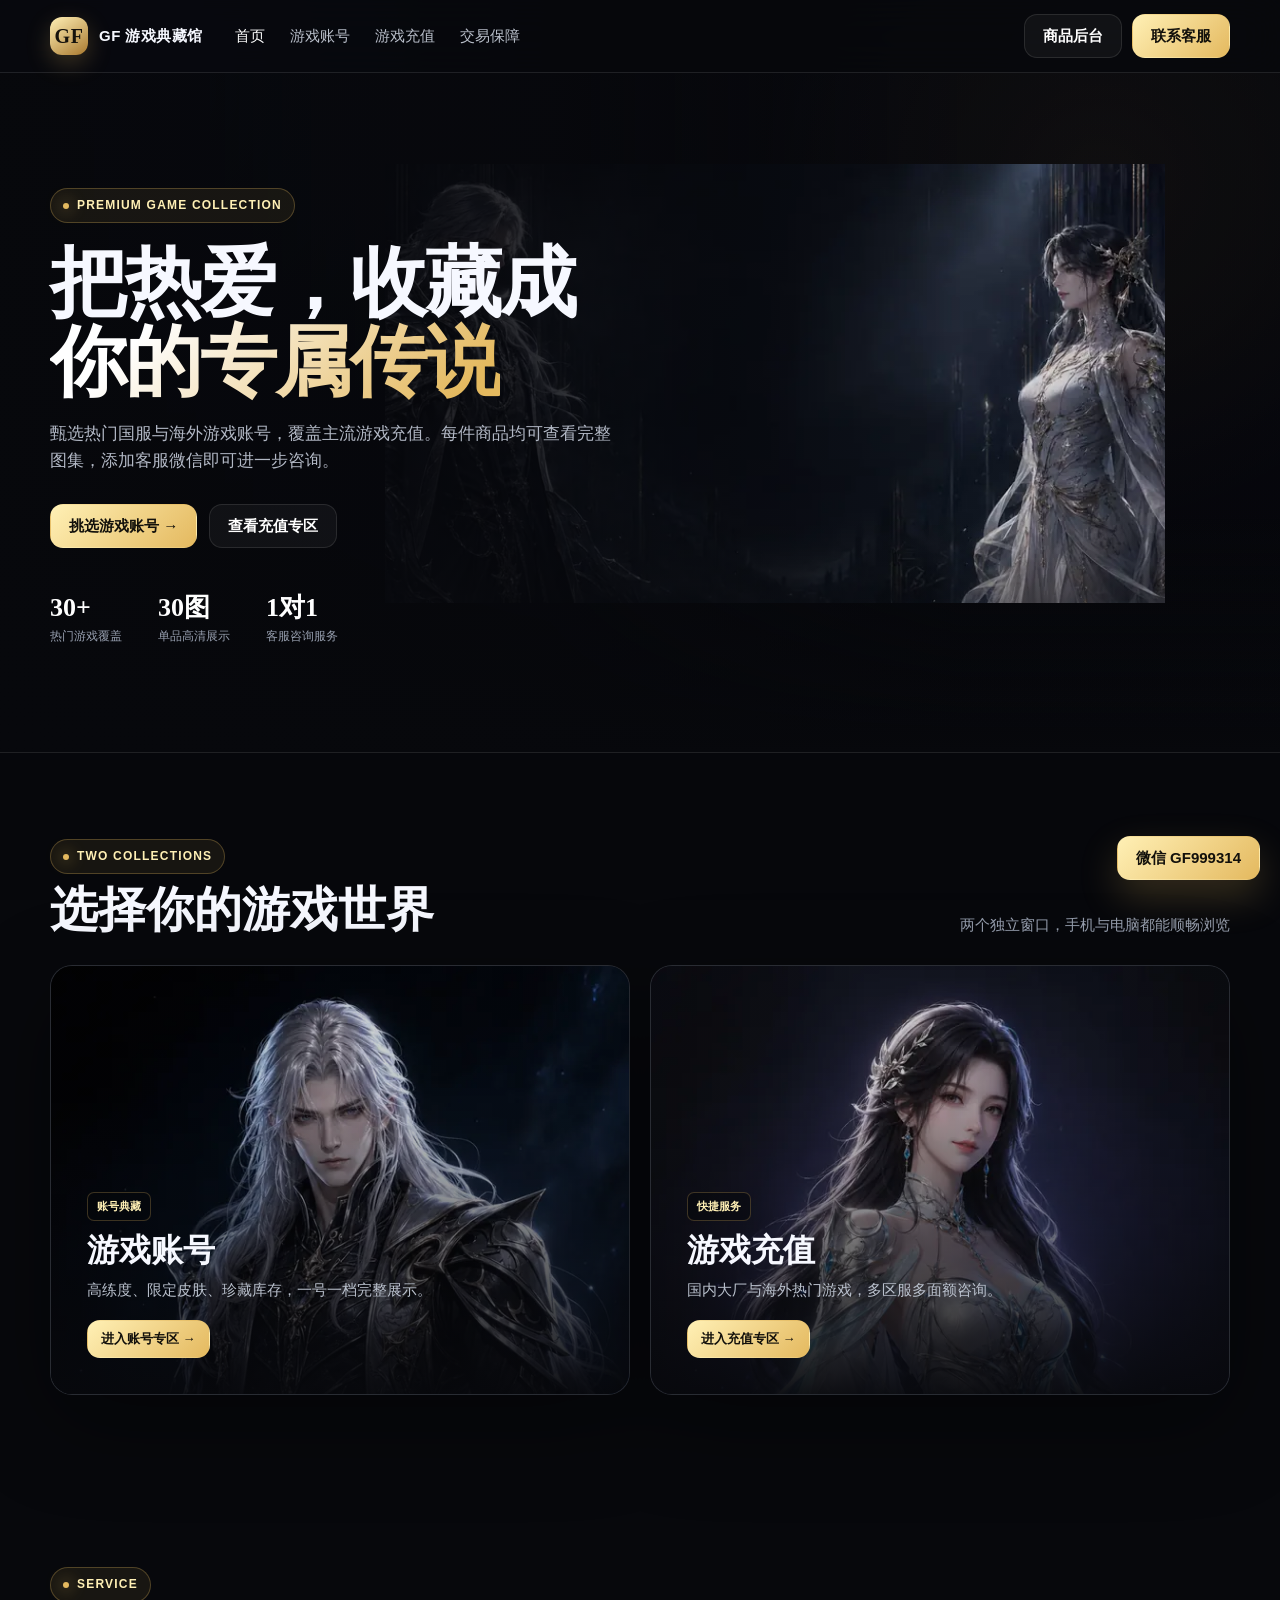
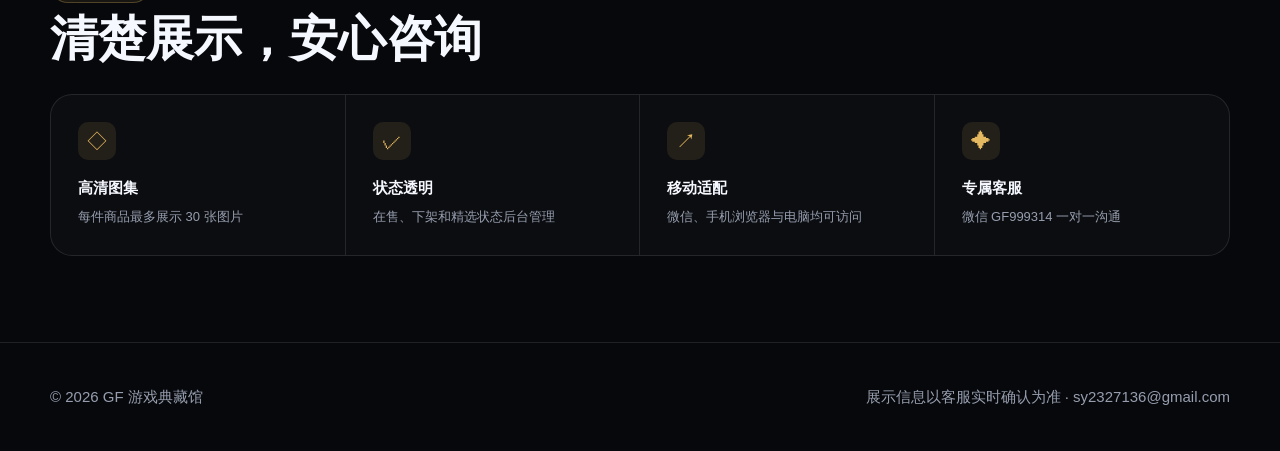
==== index.html @ 0eb17000 "Build GitHub Pages game marketplace" ====
<!doctype html>
<html lang="zh-CN">
<head>
  <meta charset="utf-8"><meta name="viewport" content="width=device-width,initial-scale=1,viewport-fit=cover">
  <meta name="theme-color" content="#07080c"><meta name="description" content="高品质游戏账号与游戏充值商品展示">
  <title>GF 游戏典藏馆｜游戏账号与充值</title><link rel="stylesheet" href="./css/site.css">
</head>
<body>
  <div class="noise"></div>
  <header class="site-header"><div class="container header-inner">
    <a class="brand" href="./"><span class="brand-mark">GF</span><span>GF 游戏典藏馆</span></a>
    <nav class="nav" data-nav><a class="active" href="./">首页</a><a href="./accounts.html">游戏账号</a><a href="./recharge.html">游戏充值</a><a href="#service">交易保障</a></nav>
    <div class="header-actions"><a class="btn ghost" href="./admin.html">商品后台</a><button class="btn" data-copy-wechat>联系客服</button><button class="menu" data-menu aria-label="菜单">☰</button></div>
  </div></header>
  <main>
    <section class="hero"><div class="container"><div class="hero-content">
      <span class="eyebrow">PREMIUM GAME COLLECTION</span>
      <h1>把热爱，收藏成<br><span>你的专属传说</span></h1>
      <p>甄选热门国服与海外游戏账号，覆盖主流游戏充值。每件商品均可查看完整图集，添加客服微信即可进一步咨询。</p>
      <div class="hero-actions"><a class="btn" href="./accounts.html">挑选游戏账号 →</a><a class="btn ghost" href="./recharge.html">查看充值专区</a></div>
      <div class="hero-stats"><div class="hero-stat"><strong>30+</strong><span>热门游戏覆盖</span></div><div class="hero-stat"><strong>30图</strong><span>单品高清展示</span></div><div class="hero-stat"><strong>1对1</strong><span>客服咨询服务</span></div></div>
    </div></div></section>
    <section class="section"><div class="container">
      <div class="section-head"><div><span class="eyebrow">TWO COLLECTIONS</span><h2>选择你的游戏世界</h2></div><p>两个独立窗口，手机与电脑都能顺畅浏览</p></div>
      <div class="portal-grid">
        <a class="portal" href="./accounts.html"><img src="./assets/account-male.webp" alt="游戏账号专区"><div class="portal-content"><span class="badge">账号典藏</span><h3>游戏账号</h3><p>高练度、限定皮肤、珍藏库存，一号一档完整展示。</p><span class="btn small">进入账号专区 →</span></div></a>
        <a class="portal" href="./recharge.html"><img src="./assets/recharge-female.webp" alt="游戏充值专区"><div class="portal-content"><span class="badge">快捷服务</span><h3>游戏充值</h3><p>国内大厂与海外热门游戏，多区服多面额咨询。</p><span class="btn small">进入充值专区 →</span></div></a>
      </div>
    </div></section>
    <section class="section" id="service"><div class="container">
      <div class="section-head"><div><span class="eyebrow">SERVICE</span><h2>清楚展示，安心咨询</h2></div></div>
      <div class="trust-grid"><div class="trust-item"><div class="trust-icon">◇</div><strong>高清图集</strong><span>每件商品最多展示 30 张图片</span></div><div class="trust-item"><div class="trust-icon">✓</div><strong>状态透明</strong><span>在售、下架和精选状态后台管理</span></div><div class="trust-item"><div class="trust-icon">↗</div><strong>移动适配</strong><span>微信、手机浏览器与电脑均可访问</span></div><div class="trust-item"><div class="trust-icon">✦</div><strong>专属客服</strong><span>微信 GF999314 一对一沟通</span></div></div>
    </div></section>
  </main>
  <button class="btn floating-contact" data-copy-wechat>微信 GF999314</button>
  <footer class="footer"><div class="container footer-inner"><span>© <span data-year></span> GF 游戏典藏馆</span><span>展示信息以客服实时确认为准 · sy2327136@gmail.com</span></div></footer>
  <script src="./js/config.js"></script><script src="./js/common.js"></script>
</body></html>
---- css/site.css ----
:root {
  --bg: #07080c;
  --panel: #10131b;
  --panel-2: #151a25;
  --text: #f6f8ff;
  --muted: #969eae;
  --line: rgba(255,255,255,.1);
  --gold: #e4b95f;
  --gold-2: #fff0b5;
  --blue: #6e8dff;
  --danger: #ff6b79;
  --radius: 22px;
  --shadow: 0 28px 90px rgba(0,0,0,.4);
}
* { box-sizing: border-box; }
html { scroll-behavior: smooth; }
body { margin: 0; color: var(--text); background: var(--bg); font: 15px/1.6 Inter, "PingFang SC", "Microsoft YaHei", sans-serif; }
button, input, select, textarea { font: inherit; }
button, a { -webkit-tap-highlight-color: transparent; }
a { color: inherit; text-decoration: none; }
img { display: block; max-width: 100%; }
.noise { position: fixed; inset: 0; z-index: -1; pointer-events: none; opacity: .4; background: radial-gradient(circle at 12% 10%, rgba(90,112,255,.16), transparent 30%), radial-gradient(circle at 86% 20%, rgba(229,185,95,.12), transparent 26%), linear-gradient(180deg,#0a0c12 0,#07080c 65%); }
.container { width: min(1180px, calc(100% - 36px)); margin-inline: auto; }
.site-header { position: sticky; top: 0; z-index: 40; border-bottom: 1px solid var(--line); background: rgba(7,8,12,.8); backdrop-filter: blur(20px); }
.header-inner { min-height: 72px; display: flex; align-items: center; gap: 32px; }
.brand { display: flex; align-items: center; gap: 11px; font-weight: 800; letter-spacing: .5px; white-space: nowrap; }
.brand-mark { width: 38px; height: 38px; display: grid; place-items: center; border-radius: 12px; color: #15120c; font-family: Georgia,serif; font-size: 20px; background: linear-gradient(145deg,var(--gold-2),#a9792f); box-shadow: 0 8px 24px rgba(228,185,95,.24); }
.nav { display: flex; align-items: center; gap: 25px; color: #b9bfca; }
.nav a:hover,.nav a.active { color: white; }
.header-actions { margin-left: auto; display: flex; align-items: center; gap: 10px; }
.menu { display: none; width: 40px; height: 40px; padding: 0; border: 1px solid var(--line); border-radius: 12px; color: white; background: transparent; }
.btn { min-height: 44px; padding: 0 18px; border: 1px solid transparent; border-radius: 13px; display: inline-flex; align-items: center; justify-content: center; gap: 8px; color: #12100b; background: linear-gradient(135deg,var(--gold-2),var(--gold)); font-weight: 750; cursor: pointer; transition: .2s ease; }
.btn:hover { transform: translateY(-2px); filter: brightness(1.06); }
.btn.ghost { color: white; background: rgba(255,255,255,.045); border-color: var(--line); }
.btn.small { min-height: 38px; padding: 0 13px; font-size: 13px; }
.hero { min-height: 680px; display: flex; align-items: center; position: relative; overflow: hidden; border-bottom: 1px solid var(--line); }
.hero::before { content:""; position:absolute; inset:0; background: linear-gradient(90deg,rgba(7,8,12,.99) 0%,rgba(7,8,12,.84) 43%,rgba(7,8,12,.15) 75%), linear-gradient(0deg,#07080c 0%,transparent 35%), url("../assets/hero-duo.webp") 77% 38%/min(780px,65vw) auto no-repeat; }
.hero-content { position: relative; z-index: 1; max-width: 660px; padding: 90px 0 80px; }
.eyebrow { display:inline-flex; align-items:center; gap:8px; padding:7px 12px; color:var(--gold-2); border:1px solid rgba(228,185,95,.28); border-radius:100px; background:rgba(228,185,95,.08); font-size:12px; font-weight:700; letter-spacing:1.2px; }
.eyebrow::before { content:""; width:6px; height:6px; border-radius:50%; background:var(--gold); box-shadow:0 0 16px var(--gold); }
.hero h1 { margin: 22px 0 18px; font: 700 clamp(44px,6vw,84px)/1.02 Georgia,"Songti SC",serif; letter-spacing:-2px; }
.hero h1 span { color: transparent; background: linear-gradient(135deg,#fff 20%,var(--gold) 90%); background-clip: text; }
.hero p { max-width: 575px; margin:0 0 30px; color:#b2b8c5; font-size:17px; }
.hero-actions { display:flex; flex-wrap:wrap; gap:12px; }
.hero-stats { margin-top:46px; display:flex; gap:36px; }
.hero-stat strong { display:block; font:700 26px/1.1 Georgia,serif; color:white; }
.hero-stat span { color:var(--muted); font-size:12px; }
.section { padding: 86px 0; }
.section-head { margin-bottom: 28px; display:flex; justify-content:space-between; align-items:end; gap:20px; }
.section-head h2 { margin:8px 0 0; font:700 clamp(30px,4vw,48px)/1.15 Georgia,"Songti SC",serif; }
.section-head p { margin:0; color:var(--muted); }
.portal-grid { display:grid; grid-template-columns:1fr 1fr; gap:20px; }
.portal { min-height:430px; padding:36px; position:relative; overflow:hidden; display:flex; flex-direction:column; justify-content:flex-end; border:1px solid var(--line); border-radius:var(--radius); background:#11141c; box-shadow:var(--shadow); }
.portal::after { content:""; position:absolute; inset:0; background:linear-gradient(0deg,rgba(7,8,12,.96) 0%,rgba(7,8,12,.2) 68%); }
.portal img { position:absolute; inset:0; width:100%; height:100%; object-fit:cover; object-position:top center; transition: transform .5s ease; }
.portal:hover img { transform:scale(1.035); }
.portal-content { position:relative; z-index:2; }
.portal h3 { margin:8px 0 5px; font:700 32px Georgia,"Songti SC",serif; }
.portal p { margin:0 0 18px; color:#b9c0cc; }
.badge { display:inline-flex; width:max-content; padding:5px 9px; border:1px solid rgba(228,185,95,.25); border-radius:7px; color:var(--gold-2); background:rgba(7,8,12,.55); font-size:11px; font-weight:750; }
.trust-grid { display:grid; grid-template-columns:repeat(4,1fr); border:1px solid var(--line); border-radius:var(--radius); overflow:hidden; background:rgba(255,255,255,.025); }
.trust-item { padding:27px; border-right:1px solid var(--line); }
.trust-item:last-child { border:0; }
.trust-icon { width:38px; height:38px; margin-bottom:16px; display:grid; place-items:center; border-radius:10px; color:var(--gold); background:rgba(228,185,95,.1); font-size:20px; }
.trust-item strong { display:block; margin-bottom:4px; }
.trust-item span { color:var(--muted); font-size:13px; }
.page-hero { padding:70px 0 38px; border-bottom:1px solid var(--line); background:radial-gradient(circle at 72% 0,rgba(91,113,255,.15),transparent 33%); }
.page-hero h1 { margin:11px 0 8px; font:700 clamp(38px,6vw,62px)/1.1 Georgia,"Songti SC",serif; }
.page-hero p { margin:0; color:var(--muted); }
.catalog-tools { padding:24px 0; position:sticky; top:73px; z-index:30; border-bottom:1px solid var(--line); background:rgba(7,8,12,.9); backdrop-filter:blur(18px); }
.tool-row { display:grid; grid-template-columns:minmax(240px,1fr) repeat(3,minmax(135px,180px)); gap:10px; }
.field { width:100%; min-height:46px; padding:0 14px; color:white; border:1px solid var(--line); border-radius:12px; outline:none; background:#10131a; }
.field:focus { border-color:rgba(228,185,95,.55); box-shadow:0 0 0 3px rgba(228,185,95,.08); }
.catalog-main { padding:34px 0 90px; }
.result-bar { margin-bottom:18px; display:flex; justify-content:space-between; color:var(--muted); }
.product-grid { display:grid; grid-template-columns:repeat(3,1fr); gap:18px; }
.product-card { position:relative; overflow:hidden; border:1px solid var(--line); border-radius:18px; background:linear-gradient(180deg,#131722,#0e1017); transition:.25s ease; }
.product-card:hover { transform:translateY(-5px); border-color:rgba(228,185,95,.3); box-shadow:0 24px 60px rgba(0,0,0,.35); }
.card-image { height:250px; position:relative; overflow:hidden; background:#161925; }
.card-image img { width:100%; height:100%; object-fit:cover; object-position:top center; transition:.4s ease; }
.product-card:hover .card-image img { transform:scale(1.04); }
.card-image::after { content:""; position:absolute; inset:45% 0 0; background:linear-gradient(transparent,rgba(14,16,23,.95)); }
.card-badge { position:absolute; left:14px; top:14px; z-index:2; padding:5px 9px; border-radius:7px; color:#19150c; background:linear-gradient(135deg,var(--gold-2),var(--gold)); font-size:11px; font-weight:800; }
.favorite { position:absolute; right:13px; top:13px; z-index:2; width:38px; height:38px; border:1px solid rgba(255,255,255,.17); border-radius:50%; color:white; background:rgba(5,6,9,.58); backdrop-filter:blur(8px); cursor:pointer; }
.favorite.is-on { color:#ff6b87; }
.card-body { padding:18px; }
.card-meta { margin-bottom:7px; color:var(--gold); font-size:11px; text-transform:uppercase; letter-spacing:.8px; }
.card-body h3 { min-height:47px; margin:0 0 5px; font-size:18px; line-height:1.35; }
.card-subtitle { min-height:42px; margin:0 0 14px; color:var(--muted); font-size:13px; }
.tags { min-height:25px; display:flex; flex-wrap:wrap; gap:6px; }
.tag { padding:3px 7px; border:1px solid var(--line); border-radius:6px; color:#aeb5c2; font-size:10px; }
.price-row { margin-top:17px; display:flex; align-items:end; justify-content:space-between; gap:12px; }
.price strong { display:block; color:var(--gold-2); font:700 23px Georgia,serif; }
.price del { color:#6e7480; font-size:11px; }
.empty { grid-column:1/-1; padding:70px 20px; text-align:center; border:1px dashed var(--line); border-radius:var(--radius); color:var(--muted); }
.modal { position:fixed; inset:0; z-index:80; display:none; place-items:center; padding:20px; background:rgba(0,0,0,.76); backdrop-filter:blur(12px); }
.modal.is-open { display:grid; }
.modal-card { width:min(980px,100%); max-height:92vh; overflow:auto; position:relative; border:1px solid var(--line); border-radius:22px; background:#0f1219; box-shadow:var(--shadow); }
.modal-close { position:sticky; float:right; top:14px; right:14px; z-index:5; width:42px; height:42px; margin:14px; border:1px solid var(--line); border-radius:50%; color:white; background:rgba(7,8,12,.8); cursor:pointer; }
.modal-grid { display:grid; grid-template-columns:1.04fr .96fr; }
.gallery { padding:18px; }
.gallery-main { height:470px; overflow:hidden; border-radius:15px; background:#171a23; }
.gallery-main img { width:100%; height:100%; object-fit:cover; object-position:top center; }
.thumbs { margin-top:10px; display:flex; gap:8px; overflow:auto; }
.thumb { flex:0 0 70px; height:70px; padding:0; overflow:hidden; border:1px solid var(--line); border-radius:9px; background:none; cursor:pointer; }
.thumb.is-active { border-color:var(--gold); }
.thumb img { width:100%; height:100%; object-fit:cover; }
.detail { padding:52px 32px 32px; }
.detail h2 { margin:10px 0 6px; font:700 30px/1.25 Georgia,"Songti SC",serif; }
.detail .lead { color:var(--muted); }
.detail-price { margin:20px 0; color:var(--gold-2); font:700 34px Georgia,serif; }
.spec-grid { margin:22px 0; display:grid; grid-template-columns:1fr 1fr; border:1px solid var(--line); border-radius:12px; overflow:hidden; }
.spec { padding:11px 13px; border-bottom:1px solid var(--line); }
.spec:nth-child(odd) { border-right:1px solid var(--line); }
.spec span { display:block; color:var(--muted); font-size:11px; }
.spec strong { font-size:13px; }
.detail-actions { display:flex; gap:10px; }
.footer { padding:42px 0; border-top:1px solid var(--line); color:var(--muted); }
.footer-inner { display:flex; justify-content:space-between; gap:20px; }
.floating-contact { position:fixed; right:20px; bottom:20px; z-index:35; box-shadow:0 16px 38px rgba(228,185,95,.22); }
@media (max-width: 900px) {
  .nav { position:absolute; left:18px; right:18px; top:64px; padding:14px; display:none; flex-direction:column; align-items:stretch; border:1px solid var(--line); border-radius:14px; background:#10131b; }
  .nav.is-open { display:flex; }
  .menu { display:block; }
  .header-actions .ghost { display:none; }
  .hero { min-height:660px; align-items:end; }
  .hero::before { background:linear-gradient(0deg,#07080c 3%,rgba(7,8,12,.82) 45%,rgba(7,8,12,.08) 100%),url("../assets/hero-duo.webp") 63% 0/auto 560px no-repeat; }
  .hero-content { padding:310px 0 60px; }
  .portal-grid,.modal-grid { grid-template-columns:1fr; }
  .trust-grid { grid-template-columns:1fr 1fr; }
  .trust-item:nth-child(2) { border-right:0; }
  .trust-item:nth-child(-n+2) { border-bottom:1px solid var(--line); }
  .tool-row { grid-template-columns:1fr 1fr; }
  .product-grid { grid-template-columns:1fr 1fr; }
  .gallery-main { height:420px; }
  .detail { padding-top:18px; }
}
@media (max-width: 620px) {
  .container { width:min(100% - 24px,1180px); }
  .header-inner { min-height:64px; gap:12px; }
  .brand { font-size:14px; }
  .brand-mark { width:34px; height:34px; }
  .header-actions .btn { min-height:38px; padding:0 11px; font-size:12px; }
  .hero { min-height:620px; }
  .hero::before { background-size:auto 470px; background-position:62% 0; }
  .hero-content { padding:285px 0 45px; }
  .hero h1 { font-size:42px; letter-spacing:-1px; }
  .hero p { font-size:14px; }
  .hero-stats { gap:22px; margin-top:32px; }
  .hero-stat strong { font-size:21px; }
  .section { padding:58px 0; }
  .section-head { align-items:start; flex-direction:column; }
  .portal-grid { grid-template-columns:1fr; }
  .portal { min-height:360px; padding:24px; }
  .trust-grid { grid-template-columns:1fr; }
  .trust-item,.trust-item:nth-child(2) { border-right:0; border-bottom:1px solid var(--line); }
  .trust-item:last-child { border-bottom:0; }
  .page-hero { padding:45px 0 27px; }
  .catalog-tools { top:64px; }
  .tool-row { grid-template-columns:1fr 1fr; }
  .tool-row .search { grid-column:1/-1; }
  .product-grid { grid-template-columns:1fr; }
  .card-image { height:310px; }
  .modal { padding:8px; }
  .modal-card { max-height:96vh; border-radius:17px; }
  .gallery { padding:10px; }
  .gallery-main { height:360px; }
  .detail { padding:14px 20px 24px; }
  .spec-grid { grid-template-columns:1fr; }
  .spec:nth-child(odd) { border-right:0; }
  .footer-inner { flex-direction:column; }
  .floating-contact { right:12px; bottom:12px; }
}
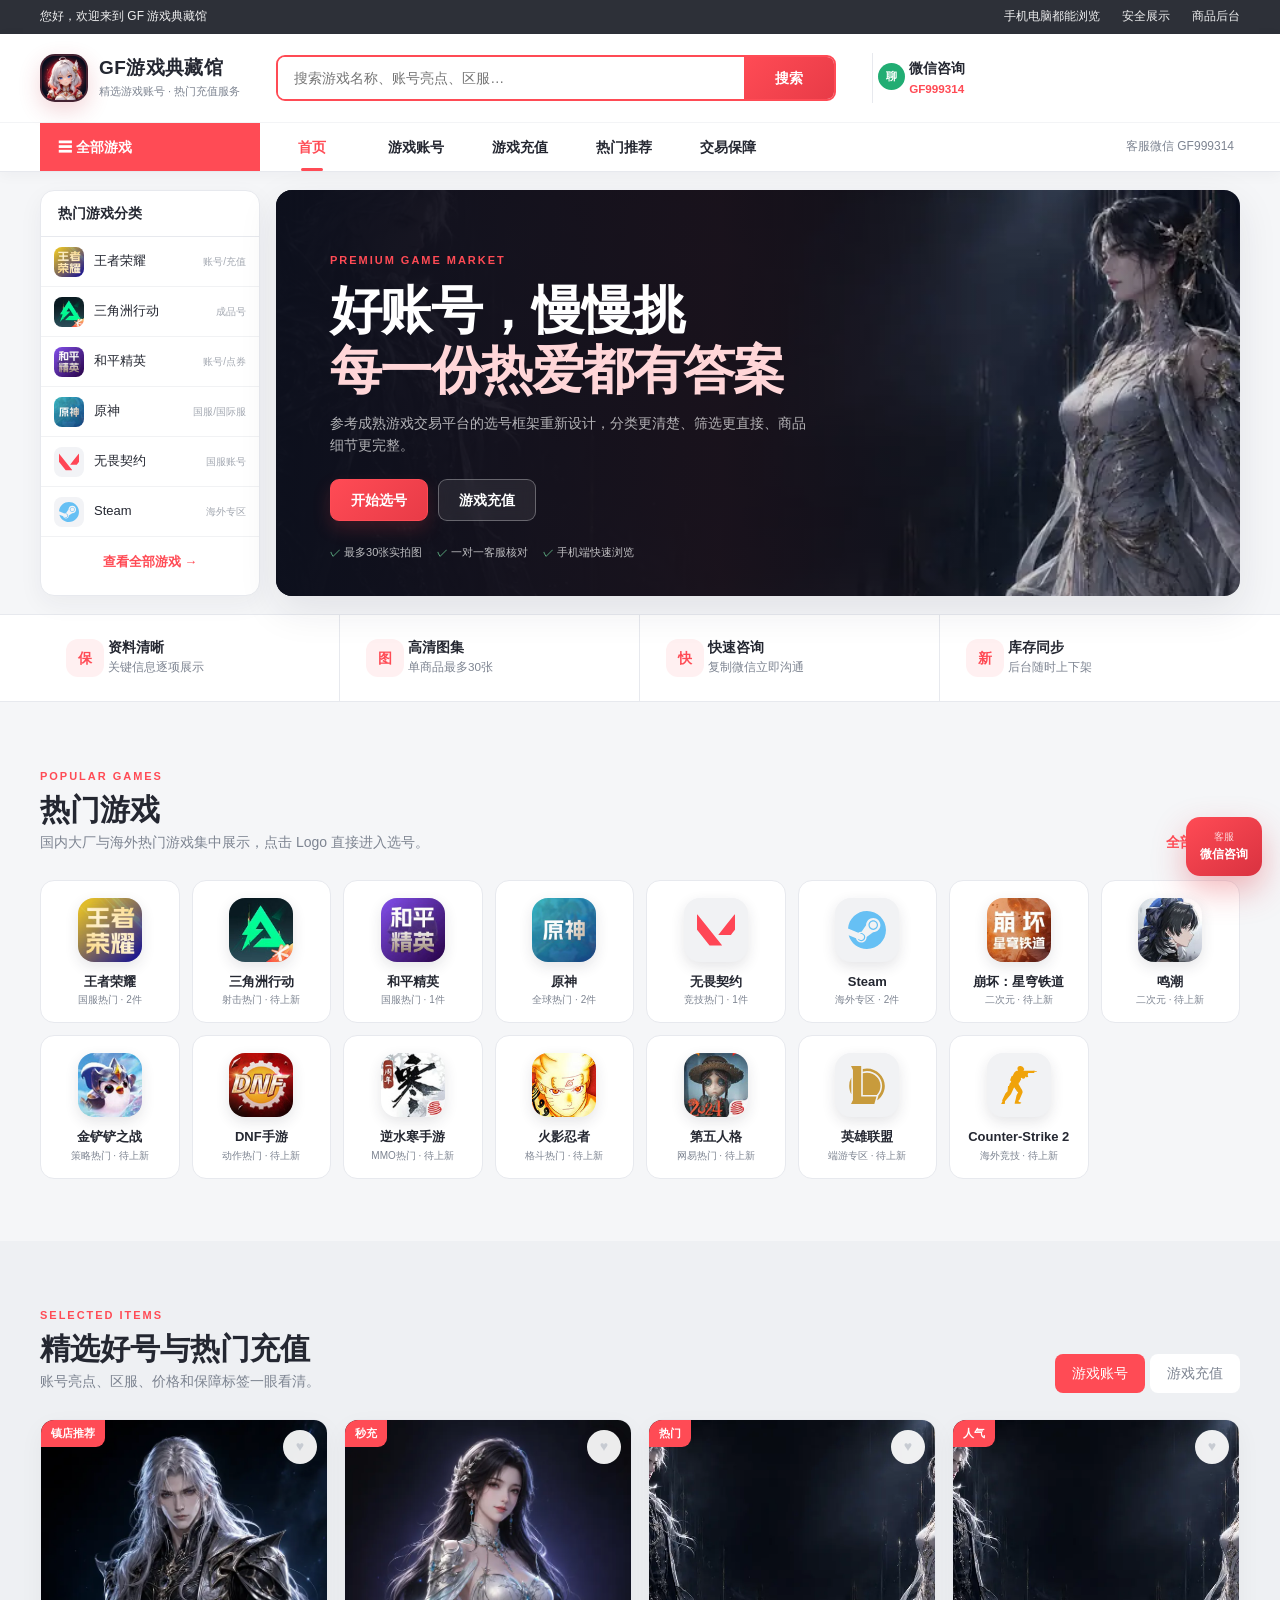
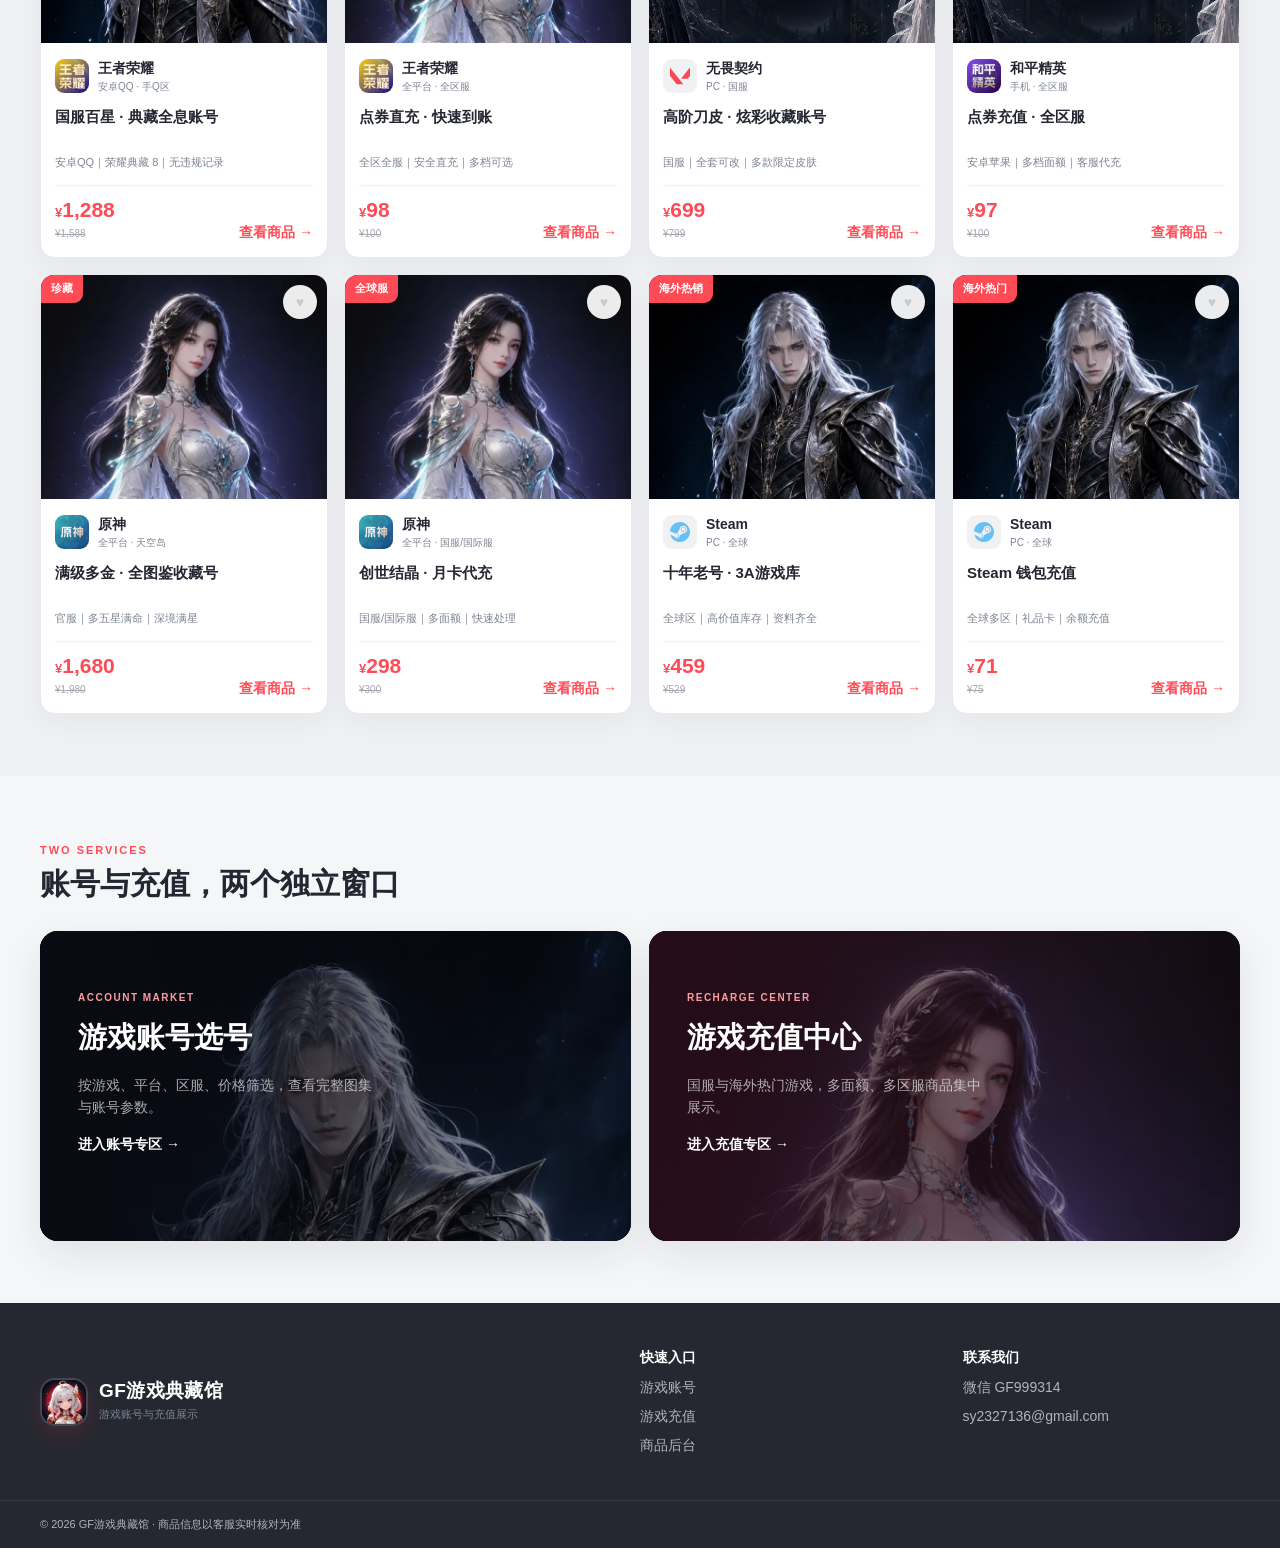
==== commit 2d38a300: "Redesign marketplace UI and add game branding" ====
--- a/index.html
+++ b/index.html
@@ -2,37 +2,30 @@
 <html lang="zh-CN">
 <head>
   <meta charset="utf-8"><meta name="viewport" content="width=device-width,initial-scale=1,viewport-fit=cover">
-  <meta name="theme-color" content="#07080c"><meta name="description" content="高品质游戏账号与游戏充值商品展示">
-  <title>GF 游戏典藏馆｜游戏账号与充值</title><link rel="stylesheet" href="./css/site.css">
+  <meta name="theme-color" content="#ff4b50"><meta name="description" content="GF游戏典藏馆，热门游戏账号与充值商品展示">
+  <title>GF游戏典藏馆｜游戏账号与充值</title><link rel="stylesheet" href="./css/site.css">
 </head>
-<body>
-  <div class="noise"></div>
-  <header class="site-header"><div class="container header-inner">
-    <a class="brand" href="./"><span class="brand-mark">GF</span><span>GF 游戏典藏馆</span></a>
-    <nav class="nav" data-nav><a class="active" href="./">首页</a><a href="./accounts.html">游戏账号</a><a href="./recharge.html">游戏充值</a><a href="#service">交易保障</a></nav>
-    <div class="header-actions"><a class="btn ghost" href="./admin.html">商品后台</a><button class="btn" data-copy-wechat>联系客服</button><button class="menu" data-menu aria-label="菜单">☰</button></div>
-  </div></header>
+<body class="market-body">
+  <div class="utility-bar"><div class="container utility-inner"><span>您好，欢迎来到 GF 游戏典藏馆</span><div><span>手机电脑都能浏览</span><span>安全展示</span><a href="./admin.html">商品后台</a></div></div></div>
+  <header class="site-header">
+    <div class="container header-main"><a class="brand" href="./"><span class="brand-avatar"><img src="./assets/brand-avatar.webp" alt="GF游戏典藏馆原创二次元头像"></span><span><b>GF游戏典藏馆</b><small>精选游戏账号 · 热门充值服务</small></span></a><form class="global-search" data-global-search><input name="q" placeholder="搜索游戏名称、账号亮点、区服…"><button>搜索</button></form><button class="header-contact" data-copy-wechat><b>微信咨询</b><small>GF999314</small></button><button class="menu" data-menu aria-label="菜单">☰</button></div>
+    <div class="nav-bar"><div class="container nav-inner"><a class="all-games-link" href="#popular-games">☰ 全部游戏</a><nav class="nav" data-nav><a class="active" href="./">首页</a><a href="./accounts.html">游戏账号</a><a href="./recharge.html">游戏充值</a><a href="#featured">热门推荐</a><a href="#service">交易保障</a></nav><button class="nav-wechat" data-copy-wechat>客服微信 GF999314</button></div></div>
+  </header>
   <main>
-    <section class="hero"><div class="container"><div class="hero-content">
-      <span class="eyebrow">PREMIUM GAME COLLECTION</span>
-      <h1>把热爱，收藏成<br><span>你的专属传说</span></h1>
-      <p>甄选热门国服与海外游戏账号，覆盖主流游戏充值。每件商品均可查看完整图集，添加客服微信即可进一步咨询。</p>
-      <div class="hero-actions"><a class="btn" href="./accounts.html">挑选游戏账号 →</a><a class="btn ghost" href="./recharge.html">查看充值专区</a></div>
-      <div class="hero-stats"><div class="hero-stat"><strong>30+</strong><span>热门游戏覆盖</span></div><div class="hero-stat"><strong>30图</strong><span>单品高清展示</span></div><div class="hero-stat"><strong>1对1</strong><span>客服咨询服务</span></div></div>
-    </div></div></section>
-    <section class="section"><div class="container">
-      <div class="section-head"><div><span class="eyebrow">TWO COLLECTIONS</span><h2>选择你的游戏世界</h2></div><p>两个独立窗口，手机与电脑都能顺畅浏览</p></div>
-      <div class="portal-grid">
-        <a class="portal" href="./accounts.html"><img src="./assets/account-male.webp" alt="游戏账号专区"><div class="portal-content"><span class="badge">账号典藏</span><h3>游戏账号</h3><p>高练度、限定皮肤、珍藏库存，一号一档完整展示。</p><span class="btn small">进入账号专区 →</span></div></a>
-        <a class="portal" href="./recharge.html"><img src="./assets/recharge-female.webp" alt="游戏充值专区"><div class="portal-content"><span class="badge">快捷服务</span><h3>游戏充值</h3><p>国内大厂与海外热门游戏，多区服多面额咨询。</p><span class="btn small">进入充值专区 →</span></div></a>
-      </div>
-    </div></section>
-    <section class="section" id="service"><div class="container">
-      <div class="section-head"><div><span class="eyebrow">SERVICE</span><h2>清楚展示，安心咨询</h2></div></div>
-      <div class="trust-grid"><div class="trust-item"><div class="trust-icon">◇</div><strong>高清图集</strong><span>每件商品最多展示 30 张图片</span></div><div class="trust-item"><div class="trust-icon">✓</div><strong>状态透明</strong><span>在售、下架和精选状态后台管理</span></div><div class="trust-item"><div class="trust-icon">↗</div><strong>移动适配</strong><span>微信、手机浏览器与电脑均可访问</span></div><div class="trust-item"><div class="trust-icon">✦</div><strong>专属客服</strong><span>微信 GF999314 一对一沟通</span></div></div>
-    </div></section>
+    <section class="container market-hero-shell">
+      <aside class="category-menu"><div class="category-title">热门游戏分类</div><a href="./accounts.html?game=王者荣耀"><img src="./assets/games/wzry.jpg" alt="">王者荣耀<span>账号/充值</span></a><a href="./accounts.html?game=三角洲行动"><img src="./assets/games/delta.jpg" alt="">三角洲行动<span>成品号</span></a><a href="./accounts.html?game=和平精英"><img src="./assets/games/hpjy.jpg" alt="">和平精英<span>账号/点券</span></a><a href="./accounts.html?game=原神"><img src="./assets/games/genshin.jpg" alt="">原神<span>国服/国际服</span></a><a href="./accounts.html?game=无畏契约"><span class="menu-brand-logo"><img src="./assets/games/valorant.svg" alt=""></span>无畏契约<span>国服账号</span></a><a href="./accounts.html?game=Steam"><span class="menu-brand-logo"><img src="./assets/games/steam.svg" alt=""></span>Steam<span>海外专区</span></a><a href="#popular-games" class="category-more">查看全部游戏 →</a></aside>
+      <div class="hero-banner"><div class="hero-copy"><span class="hero-kicker">PREMIUM GAME MARKET</span><h1>好账号，慢慢挑<br><em>每一份热爱都有答案</em></h1><p>参考成熟游戏交易平台的选号框架重新设计，分类更清楚、筛选更直接、商品细节更完整。</p><div class="hero-actions"><a class="btn" href="./accounts.html">开始选号</a><a class="btn ghost" href="./recharge.html">游戏充值</a></div><div class="hero-points"><span>✓ 最多30张实拍图</span><span>✓ 一对一客服核对</span><span>✓ 手机端快速浏览</span></div></div></div>
+    </section>
+
+    <section class="service-ribbon"><div class="container ribbon-grid"><div><span class="ribbon-icon">保</span><strong>资料清晰</strong><small>关键信息逐项展示</small></div><div><span class="ribbon-icon">图</span><strong>高清图集</strong><small>单商品最多30张</small></div><div><span class="ribbon-icon">快</span><strong>快速咨询</strong><small>复制微信立即沟通</small></div><div><span class="ribbon-icon">新</span><strong>库存同步</strong><small>后台随时上下架</small></div></div></section>
+
+    <section class="market-section" id="popular-games"><div class="container"><div class="market-section-head"><div><span class="section-label">POPULAR GAMES</span><h2>热门游戏</h2><p>国内大厂与海外热门游戏集中展示，点击 Logo 直接进入选号。</p></div><a href="./accounts.html" class="more-link">全部账号 →</a></div><div class="game-grid" data-game-grid data-game-target="accounts.html" data-game-limit="15"></div></div></section>
+
+    <section class="market-section alt" id="featured"><div class="container"><div class="market-section-head"><div><span class="section-label">SELECTED ITEMS</span><h2>精选好号与热门充值</h2><p>账号亮点、区服、价格和保障标签一眼看清。</p></div><div class="head-tabs"><a class="active" href="./accounts.html">游戏账号</a><a href="./recharge.html">游戏充值</a></div></div><div class="product-grid home-grid" data-home-products><div class="empty">精选商品正在加载…</div></div></div></section>
+
+    <section class="market-section" id="service"><div class="container"><div class="market-section-head"><div><span class="section-label">TWO SERVICES</span><h2>账号与充值，两个独立窗口</h2></div></div><div class="service-portals"><a class="service-portal account" href="./accounts.html"><img src="./assets/account-male.webp" alt="游戏账号"><div><span>ACCOUNT MARKET</span><h3>游戏账号选号</h3><p>按游戏、平台、区服、价格筛选，查看完整图集与账号参数。</p><b>进入账号专区 →</b></div></a><a class="service-portal recharge" href="./recharge.html"><img src="./assets/recharge-female.webp" alt="游戏充值"><div><span>RECHARGE CENTER</span><h3>游戏充值中心</h3><p>国服与海外热门游戏，多面额、多区服商品集中展示。</p><b>进入充值专区 →</b></div></a></div></div></section>
   </main>
-  <button class="btn floating-contact" data-copy-wechat>微信 GF999314</button>
-  <footer class="footer"><div class="container footer-inner"><span>© <span data-year></span> GF 游戏典藏馆</span><span>展示信息以客服实时确认为准 · sy2327136@gmail.com</span></div></footer>
-  <script src="./js/config.js"></script><script src="./js/common.js"></script>
+  <button class="floating-contact" data-copy-wechat><span>客服</span><b>微信咨询</b></button>
+  <footer class="footer"><div class="container footer-top"><div class="brand footer-brand"><span class="brand-avatar"><img src="./assets/brand-avatar.webp" alt="GF游戏典藏馆原创二次元头像"></span><span><b>GF游戏典藏馆</b><small>游戏账号与充值展示</small></span></div><div><strong>快速入口</strong><a href="./accounts.html">游戏账号</a><a href="./recharge.html">游戏充值</a><a href="./admin.html">商品后台</a></div><div><strong>联系我们</strong><span>微信 GF999314</span><span>sy2327136@gmail.com</span></div></div><div class="footer-bottom"><div class="container">© <span data-year></span> GF游戏典藏馆 · 商品信息以客服实时核对为准</div></div></footer>
+  <script src="./js/config.js"></script><script src="./js/games.js"></script><script src="./js/common.js"></script><script src="./js/home.js"></script>
 </body></html>
--- a/css/site.css
+++ b/css/site.css
@@ -1,173 +1,357 @@
 :root {
-  --bg: #07080c;
-  --panel: #10131b;
-  --panel-2: #151a25;
-  --text: #f6f8ff;
-  --muted: #969eae;
-  --line: rgba(255,255,255,.1);
+  --bg: #f5f6f8;
+  --panel: #fff;
+  --panel-soft: #fafafa;
+  --text: #242731;
+  --muted: #7d8491;
+  --line: #e7e9ee;
+  --accent: #ff4b55;
+  --accent-dark: #e83b47;
+  --orange: #ff8a00;
   --gold: #e4b95f;
   --gold-2: #fff0b5;
-  --blue: #6e8dff;
-  --danger: #ff6b79;
-  --radius: 22px;
-  --shadow: 0 28px 90px rgba(0,0,0,.4);
+  --green: #21ad73;
+  --shadow: 0 14px 40px rgba(34, 38, 51, .09);
+  --radius: 16px;
 }
+
 * { box-sizing: border-box; }
 html { scroll-behavior: smooth; }
-body { margin: 0; color: var(--text); background: var(--bg); font: 15px/1.6 Inter, "PingFang SC", "Microsoft YaHei", sans-serif; }
-button, input, select, textarea { font: inherit; }
+body { margin: 0; color: var(--text); background: var(--bg); font: 14px/1.6 -apple-system, BlinkMacSystemFont, "Segoe UI", "PingFang SC", "Microsoft YaHei", sans-serif; }
+body.market-body { min-width: 320px; }
+button, input, textarea, select { font: inherit; }
 button, a { -webkit-tap-highlight-color: transparent; }
+button { color: inherit; }
 a { color: inherit; text-decoration: none; }
-img { display: block; max-width: 100%; }
-.noise { position: fixed; inset: 0; z-index: -1; pointer-events: none; opacity: .4; background: radial-gradient(circle at 12% 10%, rgba(90,112,255,.16), transparent 30%), radial-gradient(circle at 86% 20%, rgba(229,185,95,.12), transparent 26%), linear-gradient(180deg,#0a0c12 0,#07080c 65%); }
-.container { width: min(1180px, calc(100% - 36px)); margin-inline: auto; }
-.site-header { position: sticky; top: 0; z-index: 40; border-bottom: 1px solid var(--line); background: rgba(7,8,12,.8); backdrop-filter: blur(20px); }
-.header-inner { min-height: 72px; display: flex; align-items: center; gap: 32px; }
-.brand { display: flex; align-items: center; gap: 11px; font-weight: 800; letter-spacing: .5px; white-space: nowrap; }
-.brand-mark { width: 38px; height: 38px; display: grid; place-items: center; border-radius: 12px; color: #15120c; font-family: Georgia,serif; font-size: 20px; background: linear-gradient(145deg,var(--gold-2),#a9792f); box-shadow: 0 8px 24px rgba(228,185,95,.24); }
-.nav { display: flex; align-items: center; gap: 25px; color: #b9bfca; }
-.nav a:hover,.nav a.active { color: white; }
-.header-actions { margin-left: auto; display: flex; align-items: center; gap: 10px; }
-.menu { display: none; width: 40px; height: 40px; padding: 0; border: 1px solid var(--line); border-radius: 12px; color: white; background: transparent; }
-.btn { min-height: 44px; padding: 0 18px; border: 1px solid transparent; border-radius: 13px; display: inline-flex; align-items: center; justify-content: center; gap: 8px; color: #12100b; background: linear-gradient(135deg,var(--gold-2),var(--gold)); font-weight: 750; cursor: pointer; transition: .2s ease; }
-.btn:hover { transform: translateY(-2px); filter: brightness(1.06); }
-.btn.ghost { color: white; background: rgba(255,255,255,.045); border-color: var(--line); }
-.btn.small { min-height: 38px; padding: 0 13px; font-size: 13px; }
-.hero { min-height: 680px; display: flex; align-items: center; position: relative; overflow: hidden; border-bottom: 1px solid var(--line); }
-.hero::before { content:""; position:absolute; inset:0; background: linear-gradient(90deg,rgba(7,8,12,.99) 0%,rgba(7,8,12,.84) 43%,rgba(7,8,12,.15) 75%), linear-gradient(0deg,#07080c 0%,transparent 35%), url("../assets/hero-duo.webp") 77% 38%/min(780px,65vw) auto no-repeat; }
-.hero-content { position: relative; z-index: 1; max-width: 660px; padding: 90px 0 80px; }
-.eyebrow { display:inline-flex; align-items:center; gap:8px; padding:7px 12px; color:var(--gold-2); border:1px solid rgba(228,185,95,.28); border-radius:100px; background:rgba(228,185,95,.08); font-size:12px; font-weight:700; letter-spacing:1.2px; }
-.eyebrow::before { content:""; width:6px; height:6px; border-radius:50%; background:var(--gold); box-shadow:0 0 16px var(--gold); }
-.hero h1 { margin: 22px 0 18px; font: 700 clamp(44px,6vw,84px)/1.02 Georgia,"Songti SC",serif; letter-spacing:-2px; }
-.hero h1 span { color: transparent; background: linear-gradient(135deg,#fff 20%,var(--gold) 90%); background-clip: text; }
-.hero p { max-width: 575px; margin:0 0 30px; color:#b2b8c5; font-size:17px; }
-.hero-actions { display:flex; flex-wrap:wrap; gap:12px; }
-.hero-stats { margin-top:46px; display:flex; gap:36px; }
-.hero-stat strong { display:block; font:700 26px/1.1 Georgia,serif; color:white; }
-.hero-stat span { color:var(--muted); font-size:12px; }
-.section { padding: 86px 0; }
-.section-head { margin-bottom: 28px; display:flex; justify-content:space-between; align-items:end; gap:20px; }
-.section-head h2 { margin:8px 0 0; font:700 clamp(30px,4vw,48px)/1.15 Georgia,"Songti SC",serif; }
-.section-head p { margin:0; color:var(--muted); }
-.portal-grid { display:grid; grid-template-columns:1fr 1fr; gap:20px; }
-.portal { min-height:430px; padding:36px; position:relative; overflow:hidden; display:flex; flex-direction:column; justify-content:flex-end; border:1px solid var(--line); border-radius:var(--radius); background:#11141c; box-shadow:var(--shadow); }
-.portal::after { content:""; position:absolute; inset:0; background:linear-gradient(0deg,rgba(7,8,12,.96) 0%,rgba(7,8,12,.2) 68%); }
-.portal img { position:absolute; inset:0; width:100%; height:100%; object-fit:cover; object-position:top center; transition: transform .5s ease; }
-.portal:hover img { transform:scale(1.035); }
-.portal-content { position:relative; z-index:2; }
-.portal h3 { margin:8px 0 5px; font:700 32px Georgia,"Songti SC",serif; }
-.portal p { margin:0 0 18px; color:#b9c0cc; }
-.badge { display:inline-flex; width:max-content; padding:5px 9px; border:1px solid rgba(228,185,95,.25); border-radius:7px; color:var(--gold-2); background:rgba(7,8,12,.55); font-size:11px; font-weight:750; }
-.trust-grid { display:grid; grid-template-columns:repeat(4,1fr); border:1px solid var(--line); border-radius:var(--radius); overflow:hidden; background:rgba(255,255,255,.025); }
-.trust-item { padding:27px; border-right:1px solid var(--line); }
-.trust-item:last-child { border:0; }
-.trust-icon { width:38px; height:38px; margin-bottom:16px; display:grid; place-items:center; border-radius:10px; color:var(--gold); background:rgba(228,185,95,.1); font-size:20px; }
-.trust-item strong { display:block; margin-bottom:4px; }
-.trust-item span { color:var(--muted); font-size:13px; }
-.page-hero { padding:70px 0 38px; border-bottom:1px solid var(--line); background:radial-gradient(circle at 72% 0,rgba(91,113,255,.15),transparent 33%); }
-.page-hero h1 { margin:11px 0 8px; font:700 clamp(38px,6vw,62px)/1.1 Georgia,"Songti SC",serif; }
-.page-hero p { margin:0; color:var(--muted); }
-.catalog-tools { padding:24px 0; position:sticky; top:73px; z-index:30; border-bottom:1px solid var(--line); background:rgba(7,8,12,.9); backdrop-filter:blur(18px); }
-.tool-row { display:grid; grid-template-columns:minmax(240px,1fr) repeat(3,minmax(135px,180px)); gap:10px; }
-.field { width:100%; min-height:46px; padding:0 14px; color:white; border:1px solid var(--line); border-radius:12px; outline:none; background:#10131a; }
-.field:focus { border-color:rgba(228,185,95,.55); box-shadow:0 0 0 3px rgba(228,185,95,.08); }
-.catalog-main { padding:34px 0 90px; }
-.result-bar { margin-bottom:18px; display:flex; justify-content:space-between; color:var(--muted); }
-.product-grid { display:grid; grid-template-columns:repeat(3,1fr); gap:18px; }
-.product-card { position:relative; overflow:hidden; border:1px solid var(--line); border-radius:18px; background:linear-gradient(180deg,#131722,#0e1017); transition:.25s ease; }
-.product-card:hover { transform:translateY(-5px); border-color:rgba(228,185,95,.3); box-shadow:0 24px 60px rgba(0,0,0,.35); }
-.card-image { height:250px; position:relative; overflow:hidden; background:#161925; }
-.card-image img { width:100%; height:100%; object-fit:cover; object-position:top center; transition:.4s ease; }
-.product-card:hover .card-image img { transform:scale(1.04); }
-.card-image::after { content:""; position:absolute; inset:45% 0 0; background:linear-gradient(transparent,rgba(14,16,23,.95)); }
-.card-badge { position:absolute; left:14px; top:14px; z-index:2; padding:5px 9px; border-radius:7px; color:#19150c; background:linear-gradient(135deg,var(--gold-2),var(--gold)); font-size:11px; font-weight:800; }
-.favorite { position:absolute; right:13px; top:13px; z-index:2; width:38px; height:38px; border:1px solid rgba(255,255,255,.17); border-radius:50%; color:white; background:rgba(5,6,9,.58); backdrop-filter:blur(8px); cursor:pointer; }
-.favorite.is-on { color:#ff6b87; }
-.card-body { padding:18px; }
-.card-meta { margin-bottom:7px; color:var(--gold); font-size:11px; text-transform:uppercase; letter-spacing:.8px; }
-.card-body h3 { min-height:47px; margin:0 0 5px; font-size:18px; line-height:1.35; }
-.card-subtitle { min-height:42px; margin:0 0 14px; color:var(--muted); font-size:13px; }
-.tags { min-height:25px; display:flex; flex-wrap:wrap; gap:6px; }
-.tag { padding:3px 7px; border:1px solid var(--line); border-radius:6px; color:#aeb5c2; font-size:10px; }
-.price-row { margin-top:17px; display:flex; align-items:end; justify-content:space-between; gap:12px; }
-.price strong { display:block; color:var(--gold-2); font:700 23px Georgia,serif; }
-.price del { color:#6e7480; font-size:11px; }
-.empty { grid-column:1/-1; padding:70px 20px; text-align:center; border:1px dashed var(--line); border-radius:var(--radius); color:var(--muted); }
-.modal { position:fixed; inset:0; z-index:80; display:none; place-items:center; padding:20px; background:rgba(0,0,0,.76); backdrop-filter:blur(12px); }
-.modal.is-open { display:grid; }
-.modal-card { width:min(980px,100%); max-height:92vh; overflow:auto; position:relative; border:1px solid var(--line); border-radius:22px; background:#0f1219; box-shadow:var(--shadow); }
-.modal-close { position:sticky; float:right; top:14px; right:14px; z-index:5; width:42px; height:42px; margin:14px; border:1px solid var(--line); border-radius:50%; color:white; background:rgba(7,8,12,.8); cursor:pointer; }
-.modal-grid { display:grid; grid-template-columns:1.04fr .96fr; }
-.gallery { padding:18px; }
-.gallery-main { height:470px; overflow:hidden; border-radius:15px; background:#171a23; }
-.gallery-main img { width:100%; height:100%; object-fit:cover; object-position:top center; }
-.thumbs { margin-top:10px; display:flex; gap:8px; overflow:auto; }
-.thumb { flex:0 0 70px; height:70px; padding:0; overflow:hidden; border:1px solid var(--line); border-radius:9px; background:none; cursor:pointer; }
-.thumb.is-active { border-color:var(--gold); }
-.thumb img { width:100%; height:100%; object-fit:cover; }
-.detail { padding:52px 32px 32px; }
-.detail h2 { margin:10px 0 6px; font:700 30px/1.25 Georgia,"Songti SC",serif; }
-.detail .lead { color:var(--muted); }
-.detail-price { margin:20px 0; color:var(--gold-2); font:700 34px Georgia,serif; }
-.spec-grid { margin:22px 0; display:grid; grid-template-columns:1fr 1fr; border:1px solid var(--line); border-radius:12px; overflow:hidden; }
-.spec { padding:11px 13px; border-bottom:1px solid var(--line); }
-.spec:nth-child(odd) { border-right:1px solid var(--line); }
-.spec span { display:block; color:var(--muted); font-size:11px; }
-.spec strong { font-size:13px; }
-.detail-actions { display:flex; gap:10px; }
-.footer { padding:42px 0; border-top:1px solid var(--line); color:var(--muted); }
-.footer-inner { display:flex; justify-content:space-between; gap:20px; }
-.floating-contact { position:fixed; right:20px; bottom:20px; z-index:35; box-shadow:0 16px 38px rgba(228,185,95,.22); }
-@media (max-width: 900px) {
-  .nav { position:absolute; left:18px; right:18px; top:64px; padding:14px; display:none; flex-direction:column; align-items:stretch; border:1px solid var(--line); border-radius:14px; background:#10131b; }
-  .nav.is-open { display:flex; }
-  .menu { display:block; }
-  .header-actions .ghost { display:none; }
-  .hero { min-height:660px; align-items:end; }
-  .hero::before { background:linear-gradient(0deg,#07080c 3%,rgba(7,8,12,.82) 45%,rgba(7,8,12,.08) 100%),url("../assets/hero-duo.webp") 63% 0/auto 560px no-repeat; }
-  .hero-content { padding:310px 0 60px; }
-  .portal-grid,.modal-grid { grid-template-columns:1fr; }
-  .trust-grid { grid-template-columns:1fr 1fr; }
-  .trust-item:nth-child(2) { border-right:0; }
-  .trust-item:nth-child(-n+2) { border-bottom:1px solid var(--line); }
-  .tool-row { grid-template-columns:1fr 1fr; }
-  .product-grid { grid-template-columns:1fr 1fr; }
-  .gallery-main { height:420px; }
-  .detail { padding-top:18px; }
+img { max-width: 100%; display: block; }
+.container { width: min(1200px, calc(100% - 32px)); margin: 0 auto; }
+
+.utility-bar { color: rgba(255,255,255,.92); background: #2d3038; font-size: 12px; }
+.utility-inner { height: 34px; display: flex; align-items: center; justify-content: space-between; }
+.utility-inner > div { display: flex; align-items: center; gap: 22px; }
+.utility-inner a:hover { color: #fff; }
+
+.site-header { position: relative; z-index: 30; background: #fff; box-shadow: 0 3px 14px rgba(32,37,50,.04); }
+.header-main { min-height: 88px; display: flex; align-items: center; gap: 36px; }
+.brand { min-width: max-content; display: inline-flex; align-items: center; gap: 11px; }
+.brand-avatar { width: 48px; height: 48px; flex: 0 0 auto; overflow: hidden; border: 2px solid rgba(255,75,85,.2); border-radius: 15px; background: #151929; box-shadow: 0 8px 22px rgba(193,45,58,.2); }
+.brand-avatar img { width: 100%; height: 100%; object-fit: cover; }
+.brand b, .brand small { display: block; }
+.brand b { font-size: 19px; line-height: 1.25; letter-spacing: .02em; }
+.brand small { margin-top: 3px; color: var(--muted); font-size: 11px; }
+.global-search { height: 46px; max-width: 560px; flex: 1; display: flex; overflow: hidden; border: 2px solid var(--accent); border-radius: 9px; background: #fff; }
+.global-search input { min-width: 0; flex: 1; padding: 0 16px; border: 0; outline: 0; color: var(--text); }
+.global-search button { width: 90px; border: 0; color: #fff; background: linear-gradient(135deg,var(--accent),var(--accent-dark)); cursor: pointer; font-weight: 700; }
+.header-contact { min-width: 118px; padding: 4px 14px 4px 36px; position: relative; border: 0; border-left: 1px solid var(--line); background: transparent; text-align: left; cursor: pointer; }
+.header-contact::before { content: "聊"; width: 27px; height: 27px; position: absolute; left: 5px; top: 10px; display: grid; place-items: center; color: #fff; border-radius: 50%; background: var(--green); font-size: 11px; font-weight: 800; }
+.header-contact b, .header-contact small { display: block; }
+.header-contact small { color: var(--accent); font-weight: 700; }
+.menu { display: none; width: 42px; height: 42px; border: 1px solid var(--line); border-radius: 10px; background: #fff; font-size: 20px; cursor: pointer; }
+.nav-bar { border-top: 1px solid #f3f4f6; border-bottom: 1px solid var(--line); }
+.nav-inner { height: 48px; display: flex; align-items: center; }
+.all-games-link { width: 220px; height: 48px; padding: 0 18px; display: flex; align-items: center; gap: 8px; color: #fff; background: var(--accent); font-weight: 700; }
+.nav { height: 100%; display: flex; align-items: stretch; }
+.nav a { min-width: 104px; padding: 0 18px; display: grid; place-items: center; position: relative; font-weight: 600; }
+.nav a:hover, .nav a.active { color: var(--accent); }
+.nav a.active::after { content: ""; width: 22px; height: 3px; position: absolute; left: 50%; bottom: 0; border-radius: 2px; background: var(--accent); transform: translateX(-50%); }
+.nav-wechat { margin-left: auto; border: 0; color: var(--muted); background: transparent; cursor: pointer; font-size: 12px; }
+
+.market-hero-shell { margin-top: 18px; display: grid; grid-template-columns: 220px minmax(0,1fr); gap: 16px; }
+.category-menu { overflow: hidden; border: 1px solid var(--line); border-radius: 14px; background: #fff; box-shadow: 0 8px 24px rgba(40,46,60,.05); }
+.category-title { height: 46px; padding: 0 17px; display: flex; align-items: center; border-bottom: 1px solid var(--line); font-weight: 800; }
+.category-menu > a { height: 50px; padding: 0 13px; display: flex; align-items: center; gap: 10px; border-bottom: 1px solid #f1f2f4; font-size: 13px; transition: .18s; }
+.category-menu > a:hover { padding-left: 17px; color: var(--accent); background: #fff6f6; }
+.category-menu > a > img, .menu-brand-logo { width: 30px; height: 30px; flex: 0 0 auto; overflow: hidden; border-radius: 8px; background: #f2f3f6; }
+.category-menu > a > img { object-fit: cover; }
+.menu-brand-logo { padding: 5px; display: grid; place-items: center; }
+.menu-brand-logo img { width: 100%; height: 100%; object-fit: contain; }
+.category-menu > a > span:last-child { margin-left: auto; color: #a4a9b2; font-size: 10px; }
+.category-menu > a.category-more { border-bottom: 0; justify-content: center; color: var(--accent); font-weight: 700; }
+.hero-banner { min-height: 397px; overflow: hidden; position: relative; border-radius: 16px; color: #fff; background: #111827 url("../assets/hero-duo.webp") right center/cover no-repeat; box-shadow: var(--shadow); }
+.hero-banner::before { content: ""; position: absolute; inset: 0; background: linear-gradient(90deg,rgba(13,16,29,.98) 0%,rgba(27,19,29,.9) 46%,rgba(13,16,29,.15) 76%); }
+.hero-copy { width: 58%; padding: 58px 20px 35px 54px; position: relative; z-index: 1; }
+.hero-kicker, .section-label { color: var(--accent); font-size: 11px; font-weight: 800; letter-spacing: .18em; }
+.hero-copy h1 { margin: 10px 0 13px; font-size: clamp(34px,4.1vw,56px); line-height: 1.13; letter-spacing: -.03em; }
+.hero-copy h1 em { color: #ffd6d8; font-style: normal; }
+.hero-copy p { max-width: 570px; margin: 0 0 22px; color: rgba(255,255,255,.68); }
+.hero-actions { display: flex; flex-wrap: wrap; gap: 10px; }
+.hero-points { margin-top: 23px; display: flex; flex-wrap: wrap; gap: 15px; color: rgba(255,255,255,.72); font-size: 11px; }
+.hero-points span::first-letter { color: #77e4a4; }
+
+.btn { min-height: 42px; padding: 0 20px; display: inline-flex; align-items: center; justify-content: center; border: 1px solid var(--accent); border-radius: 9px; color: #fff; background: linear-gradient(135deg,var(--accent),var(--accent-dark)); box-shadow: 0 8px 18px rgba(232,59,71,.2); cursor: pointer; font-weight: 700; }
+.btn:hover { filter: brightness(.98); transform: translateY(-1px); }
+.btn.ghost { color: var(--accent); border-color: #ffc3c6; background: #fff; box-shadow: none; }
+.btn.small { min-height: 34px; padding: 0 12px; font-size: 12px; }
+.hero-banner .btn.ghost { color: #fff; border-color: rgba(255,255,255,.3); background: rgba(255,255,255,.08); backdrop-filter: blur(8px); }
+
+.service-ribbon { margin-top: 18px; background: #fff; border-top: 1px solid var(--line); border-bottom: 1px solid var(--line); }
+.ribbon-grid { min-height: 86px; display: grid; grid-template-columns: repeat(4,1fr); }
+.ribbon-grid > div { padding: 0 26px; display: grid; grid-template-columns: 42px 1fr; grid-template-rows: 1fr 1fr; align-content: center; border-right: 1px solid var(--line); }
+.ribbon-grid > div:last-child { border-right: 0; }
+.ribbon-icon { width: 38px; height: 38px; grid-row: 1/3; align-self: center; display: grid; place-items: center; color: var(--accent); border-radius: 12px; background: #fff0f1; font-weight: 900; }
+.ribbon-grid strong { align-self: end; }
+.ribbon-grid small { color: var(--muted); }
+
+.market-section { padding: 62px 0; }
+.market-section.alt { background: #eef0f3; }
+.market-section-head { margin-bottom: 26px; display: flex; align-items: end; justify-content: space-between; gap: 22px; }
+.market-section-head h2 { margin: 4px 0 3px; font-size: 30px; line-height: 1.25; }
+.market-section-head p { margin: 0; color: var(--muted); }
+.more-link, .text-link { color: var(--accent); font-weight: 700; }
+.head-tabs { display: flex; gap: 5px; }
+.head-tabs a { padding: 8px 17px; border-radius: 8px; color: var(--muted); background: #fff; }
+.head-tabs a.active { color: #fff; background: var(--accent); }
+
+.game-grid { display: grid; grid-template-columns: repeat(8,minmax(0,1fr)); gap: 12px; }
+.game-tile { min-width: 0; padding: 17px 8px 14px; display: flex; flex-direction: column; align-items: center; gap: 10px; border: 1px solid var(--line); border-radius: 14px; background: #fff; text-align: center; transition: .2s; }
+.game-tile:hover { border-color: #ffc4c7; box-shadow: 0 12px 28px rgba(42,45,56,.1); transform: translateY(-3px); }
+.game-logo { width: 64px; height: 64px; padding: 0; overflow: hidden; border-radius: 16px; background: #f1f2f4; box-shadow: 0 5px 14px rgba(40,44,56,.12); }
+.game-logo.is-brand { padding: 13px; }
+.game-logo img { width: 100%; height: 100%; object-fit: cover; }
+.game-logo.is-brand img { object-fit: contain; }
+.game-tile-copy { min-width: 0; }
+.game-tile-copy strong, .game-tile-copy small { display: block; overflow: hidden; text-overflow: ellipsis; white-space: nowrap; }
+.game-tile-copy strong { font-size: 13px; }
+.game-tile-copy small { color: var(--muted); font-size: 10px; }
+
+.product-grid { display: grid; grid-template-columns: repeat(4,minmax(0,1fr)); gap: 16px; }
+.product-card { min-width: 0; overflow: hidden; position: relative; border: 1px solid var(--line); border-radius: 14px; background: #fff; box-shadow: 0 8px 24px rgba(36,40,52,.045); transition: .22s; }
+.product-card:hover { border-color: #ffbdc1; box-shadow: 0 16px 35px rgba(36,40,52,.1); transform: translateY(-3px); }
+.favorite { width: 34px; height: 34px; position: absolute; right: 10px; top: 10px; z-index: 3; border: 0; border-radius: 50%; color: #c7cbd2; background: rgba(255,255,255,.92); box-shadow: 0 4px 12px rgba(0,0,0,.12); cursor: pointer; }
+.favorite.is-on { color: var(--accent); }
+.card-image { width: 100%; aspect-ratio: 1.28; padding: 0; display: block; overflow: hidden; position: relative; border: 0; background: #e7e9ee; cursor: pointer; }
+.card-image > img { width: 100%; height: 100%; object-fit: cover; object-position: top; transition: .35s; }
+.product-card:hover .card-image > img { transform: scale(1.035); }
+.card-badge { position: absolute; left: 0; top: 0; padding: 5px 10px; color: #fff; border-radius: 0 0 9px 0; background: var(--accent); font-size: 11px; font-weight: 700; }
+.photo-count { position: absolute; right: 8px; bottom: 8px; padding: 3px 8px; border-radius: 20px; color: #fff; background: rgba(0,0,0,.56); font-size: 10px; }
+.card-body { padding: 14px; }
+.card-game-line, .detail-game { display: flex; align-items: center; gap: 9px; }
+.mini-game-logo { width: 34px; height: 34px; flex: 0 0 auto; overflow: hidden; border-radius: 9px; background: #f0f1f3; }
+.mini-game-logo.is-brand { padding: 7px; }
+.mini-game-logo img { width: 100%; height: 100%; object-fit: cover; }
+.mini-game-logo.is-brand img { object-fit: contain; }
+.card-game-line strong, .card-game-line small { display: block; }
+.card-game-line small { color: var(--muted); font-size: 10px; }
+.card-title, .home-product-card h3 { width: 100%; min-height: 44px; margin: 11px 0 4px; padding: 0; display: -webkit-box; overflow: hidden; border: 0; color: var(--text); background: none; text-align: left; font-size: 15px; font-weight: 800; line-height: 1.45; -webkit-box-orient: vertical; -webkit-line-clamp: 2; cursor: pointer; }
+.home-product-card h3 { margin-top: 11px; }
+.card-subtitle { margin: 0; overflow: hidden; color: var(--muted); text-overflow: ellipsis; white-space: nowrap; font-size: 11px; }
+.tags { min-height: 25px; margin-top: 10px; display: flex; align-items: center; gap: 5px; overflow: hidden; }
+.tag, .verify-tag { padding: 3px 6px; flex: 0 0 auto; border-radius: 5px; color: #8a6466; background: #fff2f3; font-size: 9px; }
+.verify-tag { color: #16885b; background: #ebfaf3; }
+.price-row { margin-top: 13px; padding-top: 12px; display: flex; align-items: end; justify-content: space-between; gap: 8px; border-top: 1px solid #f0f1f3; }
+.price strong { display: block; color: var(--accent); font-size: 21px; line-height: 1.1; }
+.price strong::first-letter, .detail-price::first-letter { font-size: 13px; }
+.price del { color: #a3a8b1; font-size: 10px; }
+.detail-link { padding: 6px 9px; border: 1px solid #ffc2c5; border-radius: 7px; color: var(--accent); background: #fff; cursor: pointer; font-size: 11px; }
+
+.service-portals { display: grid; grid-template-columns: 1fr 1fr; gap: 18px; }
+.service-portal { min-height: 310px; overflow: hidden; position: relative; border-radius: 18px; color: #fff; background: #171a25; box-shadow: var(--shadow); }
+.service-portal::after { content: ""; position: absolute; inset: 0; background: linear-gradient(90deg,rgba(10,12,20,.96),rgba(10,12,20,.35)); }
+.service-portal.recharge::after { background: linear-gradient(90deg,rgba(40,13,25,.95),rgba(40,13,25,.25)); }
+.service-portal img { width: 100%; height: 100%; position: absolute; inset: 0; object-fit: cover; object-position: right top; transition: .4s; }
+.service-portal:hover img { transform: scale(1.03); }
+.service-portal > div { width: 58%; padding: 54px 0 30px 38px; position: relative; z-index: 2; }
+.service-portal span { color: #ff9ca1; font-size: 10px; font-weight: 800; letter-spacing: .15em; }
+.service-portal h3 { margin: 6px 0 9px; font-size: 29px; }
+.service-portal p { color: rgba(255,255,255,.65); }
+.service-portal b { color: #fff; }
+
+.breadcrumb { min-height: 48px; display: flex; align-items: center; gap: 9px; color: var(--muted); font-size: 12px; }
+.breadcrumb b { color: var(--text); }
+.catalog-page { padding-bottom: 70px; }
+.catalog-intro { min-height: 120px; padding: 22px 28px; display: flex; align-items: center; gap: 18px; border-radius: 14px; color: #fff; background: linear-gradient(115deg,#222837,#421d27); box-shadow: var(--shadow); }
+.catalog-intro-logo { width: 72px; height: 72px; flex: 0 0 auto; overflow: hidden; display: grid; place-items: center; border: 3px solid rgba(255,255,255,.25); border-radius: 18px; background: #fff; color: var(--accent); font-size: 22px; font-weight: 900; }
+.catalog-intro-logo img { width: 100%; height: 100%; object-fit: cover; }
+.catalog-intro-logo img.is-brand { padding: 15px; object-fit: contain; }
+.catalog-intro h1 { margin: 3px 0 2px; font-size: 27px; }
+.catalog-intro p { margin: 0; color: rgba(255,255,255,.65); }
+.catalog-intro-stats { margin-left: auto; padding-left: 30px; border-left: 1px solid rgba(255,255,255,.15); text-align: center; }
+.catalog-intro-stats strong, .catalog-intro-stats span { display: block; }
+.catalog-intro-stats strong { font-size: 22px; }
+.catalog-intro-stats span { color: rgba(255,255,255,.55); font-size: 11px; }
+.recharge-intro { background: linear-gradient(115deg,#431929,#742936); }
+
+.game-select-panel, .filter-panel, .catalog-toolbar, .catalog-results { margin-top: 16px; border: 1px solid var(--line); border-radius: 13px; background: #fff; }
+.game-select-panel { padding: 18px 20px; }
+.panel-title { margin-bottom: 13px; display: flex; justify-content: space-between; align-items: center; }
+.panel-title strong { font-size: 15px; }
+.panel-title span { color: var(--muted); font-size: 11px; }
+.game-strip { display: grid; grid-template-columns: repeat(10,minmax(0,1fr)); gap: 8px; }
+.game-chip { min-width: 0; padding: 8px 3px; display: flex; flex-direction: column; align-items: center; gap: 5px; border: 1px solid transparent; border-radius: 9px; background: #f7f8f9; cursor: pointer; }
+.game-chip:hover, .game-chip.is-active { color: var(--accent); border-color: #ffc8cb; background: #fff5f5; }
+.game-chip-logo { width: 38px; height: 38px; overflow: hidden; border-radius: 10px; background: #eceef1; }
+.game-chip-logo.is-brand { padding: 8px; }
+.game-chip-logo img { width: 100%; height: 100%; object-fit: cover; }
+.game-chip-logo.is-brand img { object-fit: contain; }
+.game-chip span:last-child { max-width: 100%; overflow: hidden; text-overflow: ellipsis; white-space: nowrap; font-size: 10px; }
+
+.filter-panel { overflow: hidden; }
+.filter-row { min-height: 54px; padding: 10px 20px; display: flex; align-items: center; gap: 14px; border-bottom: 1px solid #f0f1f3; }
+.filter-row:last-child { border-bottom: 0; }
+.filter-row > strong { width: 64px; flex: 0 0 auto; font-size: 12px; }
+.filter-row > div { display: flex; flex-wrap: wrap; gap: 4px; }
+.filter-row button, .sort-tabs button { padding: 6px 12px; border: 0; border-radius: 6px; color: #656c77; background: transparent; cursor: pointer; font-size: 12px; }
+.filter-row button:hover, .filter-row button.is-active, .sort-tabs button.is-active { color: #fff; background: var(--accent); }
+.catalog-toolbar { padding: 12px 16px; display: flex; align-items: center; justify-content: space-between; gap: 16px; }
+.catalog-search { width: 330px; height: 38px; display: flex; overflow: hidden; border: 1px solid #dfe2e7; border-radius: 8px; }
+.catalog-search input { min-width: 0; flex: 1; padding: 0 12px; border: 0; outline: 0; }
+.catalog-search button { width: 66px; border: 0; color: #fff; background: var(--accent); cursor: pointer; }
+.sort-tabs { display: flex; gap: 3px; }
+.catalog-results { padding: 18px; }
+.result-summary { margin-bottom: 16px; display: flex; justify-content: space-between; }
+.result-summary span { font-size: 18px; font-weight: 800; }
+.result-summary b { color: var(--accent); font-size: 12px; }
+.empty { min-height: 180px; grid-column: 1/-1; padding: 30px; display: grid; place-items: center; align-content: center; gap: 6px; border: 1px dashed #d9dde3; border-radius: 12px; color: var(--muted); background: #fff; text-align: center; }
+.empty span { color: var(--text); font-size: 18px; font-weight: 800; }
+.empty p { margin: 0 0 10px; }
+
+.modal { position: fixed; inset: 0; z-index: 100; padding: 24px; display: none; align-items: center; justify-content: center; background: rgba(15,18,27,.74); backdrop-filter: blur(8px); }
+.modal.is-open { display: flex; }
+.modal-card { width: min(1120px,100%); max-height: calc(100vh - 48px); overflow: auto; position: relative; border-radius: 18px; background: #fff; box-shadow: 0 30px 80px rgba(0,0,0,.28); }
+.modal-close { width: 38px; height: 38px; position: absolute; right: 12px; top: 12px; z-index: 2; border: 0; border-radius: 50%; background: rgba(255,255,255,.92); box-shadow: 0 4px 15px rgba(0,0,0,.15); cursor: pointer; }
+.modal-grid { display: grid; grid-template-columns: minmax(0,1fr) minmax(420px,.9fr); }
+.gallery { min-width: 0; padding: 24px; background: #f2f3f6; }
+.gallery-main { aspect-ratio: 1.12; overflow: hidden; border-radius: 13px; background: #dfe2e7; }
+.gallery-main img { width: 100%; height: 100%; object-fit: contain; object-position: center; }
+.thumbs { margin-top: 11px; display: flex; gap: 8px; overflow: auto; }
+.thumb { width: 62px; height: 62px; padding: 2px; flex: 0 0 auto; overflow: hidden; border: 2px solid transparent; border-radius: 8px; background: #fff; cursor: pointer; }
+.thumb.is-active { border-color: var(--accent); }
+.thumb img { width: 100%; height: 100%; object-fit: cover; }
+.detail { padding: 34px 30px; }
+.detail-game b, .detail-game small { display: block; }
+.detail-game small { color: var(--muted); font-size: 10px; }
+.detail h2 { margin: 18px 0 4px; padding-right: 24px; font-size: 24px; line-height: 1.4; }
+.lead, .detail-description { color: var(--muted); }
+.detail-price { margin: 18px 0; padding: 17px 20px; color: var(--accent); background: #fff3f4; font-size: 30px; font-weight: 800; }
+.detail-price small { margin-right: 14px; color: #a45c61; font-size: 11px; font-weight: 400; }
+.protection-row { display: flex; flex-wrap: wrap; gap: 8px; }
+.protection-row span { padding: 5px 8px; border-radius: 6px; color: #16885b; background: #ebfaf3; font-size: 10px; }
+.detail-section-title { margin: 20px 0 9px; font-size: 14px; }
+.spec-grid { display: grid; grid-template-columns: 1fr 1fr; border-top: 1px solid var(--line); border-left: 1px solid var(--line); }
+.spec { min-height: 48px; padding: 8px 11px; border-right: 1px solid var(--line); border-bottom: 1px solid var(--line); }
+.spec span, .spec strong { display: block; }
+.spec span { color: var(--muted); font-size: 9px; }
+.spec strong { font-size: 12px; }
+.contact-note { margin-top: 17px; padding: 11px 13px; display: flex; gap: 10px; border-radius: 8px; color: #8b6960; background: #fff7ed; font-size: 11px; }
+.contact-note b { flex: 0 0 auto; color: #d96c36; }
+.detail-actions { margin-top: 18px; display: flex; gap: 9px; }
+
+.floating-contact { min-width: 76px; padding: 12px 14px; position: fixed; right: 18px; bottom: 24px; z-index: 50; border: 0; border-radius: 14px; color: #fff; background: linear-gradient(145deg,var(--accent),#d93240); box-shadow: 0 14px 32px rgba(224,49,63,.34); cursor: pointer; }
+.floating-contact span, .floating-contact b { display: block; }
+.floating-contact span { font-size: 10px; opacity: .8; }
+.floating-contact b { font-size: 12px; }
+.footer { color: rgba(255,255,255,.65); background: #252831; }
+.footer-top { padding: 43px 0; display: grid; grid-template-columns: 2fr 1fr 1fr; gap: 45px; }
+.footer-top > div:not(.brand) { display: flex; flex-direction: column; gap: 7px; }
+.footer-top strong { color: #fff; }
+.footer .brand b { color: #fff; }
+.footer .brand-avatar { border-color: rgba(255,255,255,.2); }
+.footer-bottom { padding: 15px 0; border-top: 1px solid rgba(255,255,255,.08); font-size: 11px; }
+
+@media (max-width: 1050px) {
+  .header-main { gap: 18px; }
+  .header-contact { display: none; }
+  .nav a { min-width: auto; }
+  .market-hero-shell { grid-template-columns: 190px minmax(0,1fr); }
+  .all-games-link { width: 190px; }
+  .game-grid { grid-template-columns: repeat(6,minmax(0,1fr)); }
+  .product-grid { grid-template-columns: repeat(3,minmax(0,1fr)); }
+  .game-strip { grid-template-columns: repeat(8,minmax(0,1fr)); }
+  .modal-grid { grid-template-columns: 1fr 420px; }
 }
-@media (max-width: 620px) {
-  .container { width:min(100% - 24px,1180px); }
-  .header-inner { min-height:64px; gap:12px; }
-  .brand { font-size:14px; }
-  .brand-mark { width:34px; height:34px; }
-  .header-actions .btn { min-height:38px; padding:0 11px; font-size:12px; }
-  .hero { min-height:620px; }
-  .hero::before { background-size:auto 470px; background-position:62% 0; }
-  .hero-content { padding:285px 0 45px; }
-  .hero h1 { font-size:42px; letter-spacing:-1px; }
-  .hero p { font-size:14px; }
-  .hero-stats { gap:22px; margin-top:32px; }
-  .hero-stat strong { font-size:21px; }
-  .section { padding:58px 0; }
-  .section-head { align-items:start; flex-direction:column; }
-  .portal-grid { grid-template-columns:1fr; }
-  .portal { min-height:360px; padding:24px; }
-  .trust-grid { grid-template-columns:1fr; }
-  .trust-item,.trust-item:nth-child(2) { border-right:0; border-bottom:1px solid var(--line); }
-  .trust-item:last-child { border-bottom:0; }
-  .page-hero { padding:45px 0 27px; }
-  .catalog-tools { top:64px; }
-  .tool-row { grid-template-columns:1fr 1fr; }
-  .tool-row .search { grid-column:1/-1; }
-  .product-grid { grid-template-columns:1fr; }
-  .card-image { height:310px; }
-  .modal { padding:8px; }
-  .modal-card { max-height:96vh; border-radius:17px; }
-  .gallery { padding:10px; }
-  .gallery-main { height:360px; }
-  .detail { padding:14px 20px 24px; }
-  .spec-grid { grid-template-columns:1fr; }
-  .spec:nth-child(odd) { border-right:0; }
-  .footer-inner { flex-direction:column; }
-  .floating-contact { right:12px; bottom:12px; }
+
+@media (max-width: 820px) {
+  .utility-bar { display: none; }
+  .site-header { position: sticky; top: 0; }
+  .header-main { min-height: 70px; flex-wrap: wrap; gap: 10px; padding: 10px 0; }
+  .brand-avatar { width: 42px; height: 42px; border-radius: 13px; }
+  .brand b { font-size: 16px; }
+  .brand small { display: none; }
+  .menu { margin-left: auto; display: block; }
+  .global-search { height: 41px; max-width: none; flex: 1 0 100%; order: 3; }
+  .global-search button { width: 72px; }
+  .nav-bar { position: relative; }
+  .nav-inner { height: auto; min-height: 43px; }
+  .all-games-link { width: auto; height: 43px; padding: 0 13px; }
+  .nav { padding: 8px; position: absolute; left: 16px; right: 16px; top: 47px; display: none; height: auto; flex-direction: column; border: 1px solid var(--line); border-radius: 12px; background: #fff; box-shadow: var(--shadow); }
+  .nav.is-open { display: flex; }
+  .nav a { min-height: 42px; display: flex; }
+  .nav a.active::after { display: none; }
+  .nav-wechat { padding-right: 4px; }
+  .market-hero-shell { margin-top: 12px; display: block; }
+  .category-menu { display: none; }
+  .hero-banner { min-height: 370px; background-position: 60% center; }
+  .hero-banner::before { background: linear-gradient(90deg,rgba(13,16,29,.98),rgba(20,16,27,.72)); }
+  .hero-copy { width: 74%; padding: 45px 20px 30px 32px; }
+  .hero-copy h1 { font-size: 36px; }
+  .ribbon-grid { grid-template-columns: 1fr 1fr; }
+  .ribbon-grid > div { min-height: 76px; border-bottom: 1px solid var(--line); }
+  .ribbon-grid > div:nth-child(2) { border-right: 0; }
+  .ribbon-grid > div:nth-child(3), .ribbon-grid > div:nth-child(4) { border-bottom: 0; }
+  .market-section { padding: 45px 0; }
+  .game-grid { grid-template-columns: repeat(5,minmax(0,1fr)); }
+  .product-grid { grid-template-columns: repeat(2,minmax(0,1fr)); }
+  .service-portals { grid-template-columns: 1fr; }
+  .game-strip { grid-template-columns: repeat(6,minmax(0,1fr)); }
+  .catalog-toolbar { align-items: stretch; flex-direction: column; }
+  .catalog-search { width: 100%; }
+  .sort-tabs { overflow-x: auto; }
+  .sort-tabs button { flex: 0 0 auto; }
+  .modal-grid { grid-template-columns: 1fr; }
+  .gallery-main { max-height: 54vh; }
+  .footer-top { grid-template-columns: 1.5fr 1fr; }
+  .footer-top > div:last-child { grid-column: 1/-1; }
 }
+
+@media (max-width: 560px) {
+  .container { width: min(100% - 22px,1200px); }
+  .nav-wechat { max-width: 150px; overflow: hidden; text-overflow: ellipsis; white-space: nowrap; }
+  .hero-banner { min-height: 390px; background-position: 64% center; }
+  .hero-banner::before { background: linear-gradient(90deg,rgba(13,16,29,.98) 0%,rgba(20,16,27,.83) 66%,rgba(20,16,27,.26)); }
+  .hero-copy { width: 88%; padding: 39px 18px 28px 22px; }
+  .hero-copy h1 { font-size: 31px; }
+  .hero-copy p { font-size: 12px; }
+  .hero-points { gap: 7px 11px; }
+  .ribbon-grid > div { padding: 0 12px; grid-template-columns: 34px 1fr; }
+  .ribbon-icon { width: 30px; height: 30px; border-radius: 9px; }
+  .ribbon-grid small { font-size: 10px; }
+  .market-section-head { align-items: start; flex-direction: column; }
+  .market-section-head h2 { font-size: 25px; }
+  .head-tabs { width: 100%; }
+  .head-tabs a { flex: 1; text-align: center; }
+  .game-grid { grid-template-columns: repeat(3,minmax(0,1fr)); gap: 8px; }
+  .game-logo { width: 54px; height: 54px; border-radius: 14px; }
+  .game-tile { padding: 13px 4px 11px; }
+  .product-grid { grid-template-columns: 1fr; }
+  .card-image { aspect-ratio: 1.38; }
+  .service-portal { min-height: 280px; }
+  .service-portal > div { width: 68%; padding: 41px 0 24px 23px; }
+  .service-portal h3 { font-size: 24px; }
+  .breadcrumb { min-height: 40px; }
+  .catalog-intro { min-height: 105px; padding: 17px; gap: 12px; }
+  .catalog-intro-logo { width: 58px; height: 58px; border-radius: 15px; }
+  .catalog-intro h1 { font-size: 20px; }
+  .catalog-intro p { display: none; }
+  .catalog-intro-stats { padding-left: 10px; }
+  .catalog-intro-stats strong { font-size: 16px; }
+  .game-select-panel { padding: 14px 11px; }
+  .game-strip { grid-template-columns: repeat(4,minmax(0,1fr)); }
+  .filter-row { padding: 9px 12px; align-items: flex-start; gap: 5px; }
+  .filter-row > strong { width: 50px; padding-top: 6px; }
+  .filter-row > div { flex: 1; flex-wrap: nowrap; overflow-x: auto; }
+  .filter-row button { flex: 0 0 auto; }
+  .catalog-results { padding: 11px; }
+  .result-summary { align-items: center; }
+  .result-summary b { font-size: 10px; }
+  .modal { padding: 0; align-items: flex-end; }
+  .modal-card { max-height: 94vh; border-radius: 18px 18px 0 0; }
+  .gallery { padding: 15px; }
+  .gallery-main { max-height: 43vh; }
+  .detail { padding: 22px 17px 28px; }
+  .detail h2 { font-size: 20px; }
+  .spec-grid { grid-template-columns: 1fr 1fr; }
+  .detail-actions { flex-direction: column; }
+  .floating-contact { min-width: 68px; right: 10px; bottom: 15px; }
+  .footer-top { padding: 35px 0; grid-template-columns: 1fr; gap: 25px; }
+  .footer-top > div:last-child { grid-column: auto; }
+}
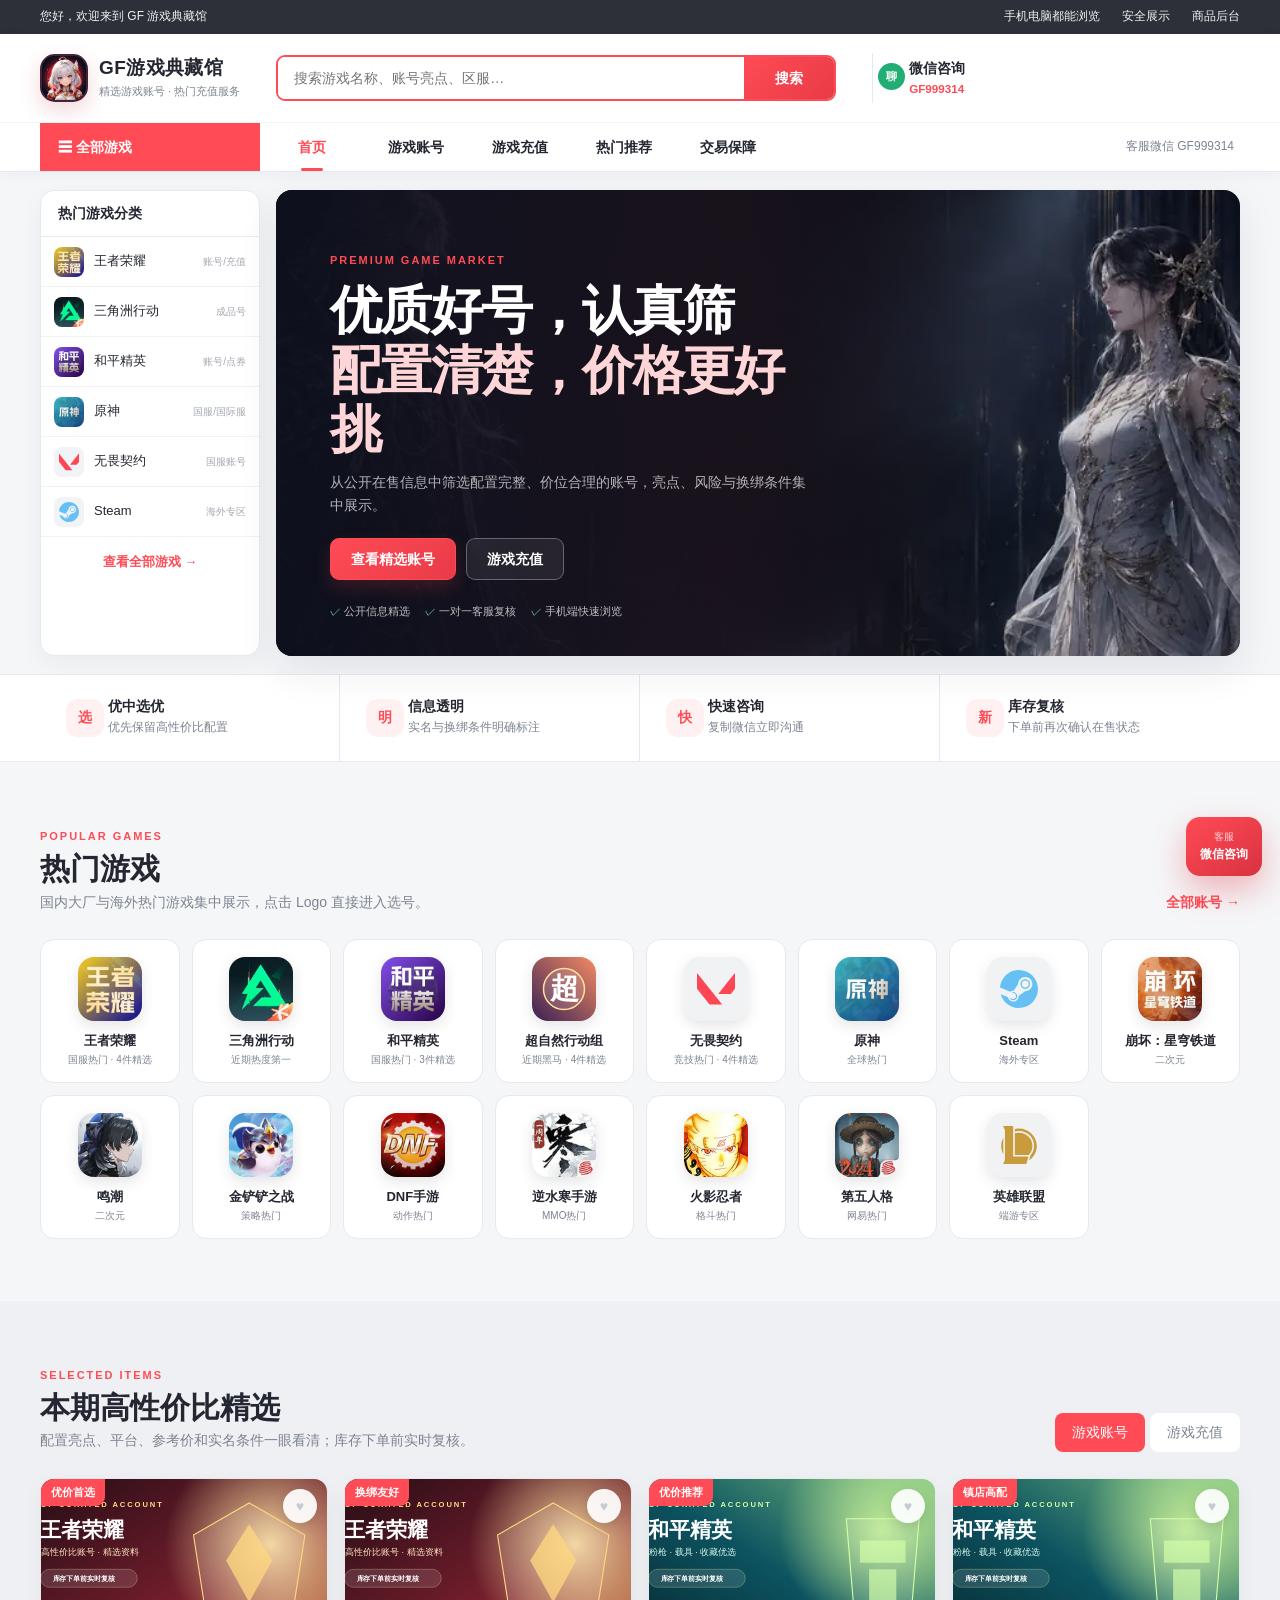
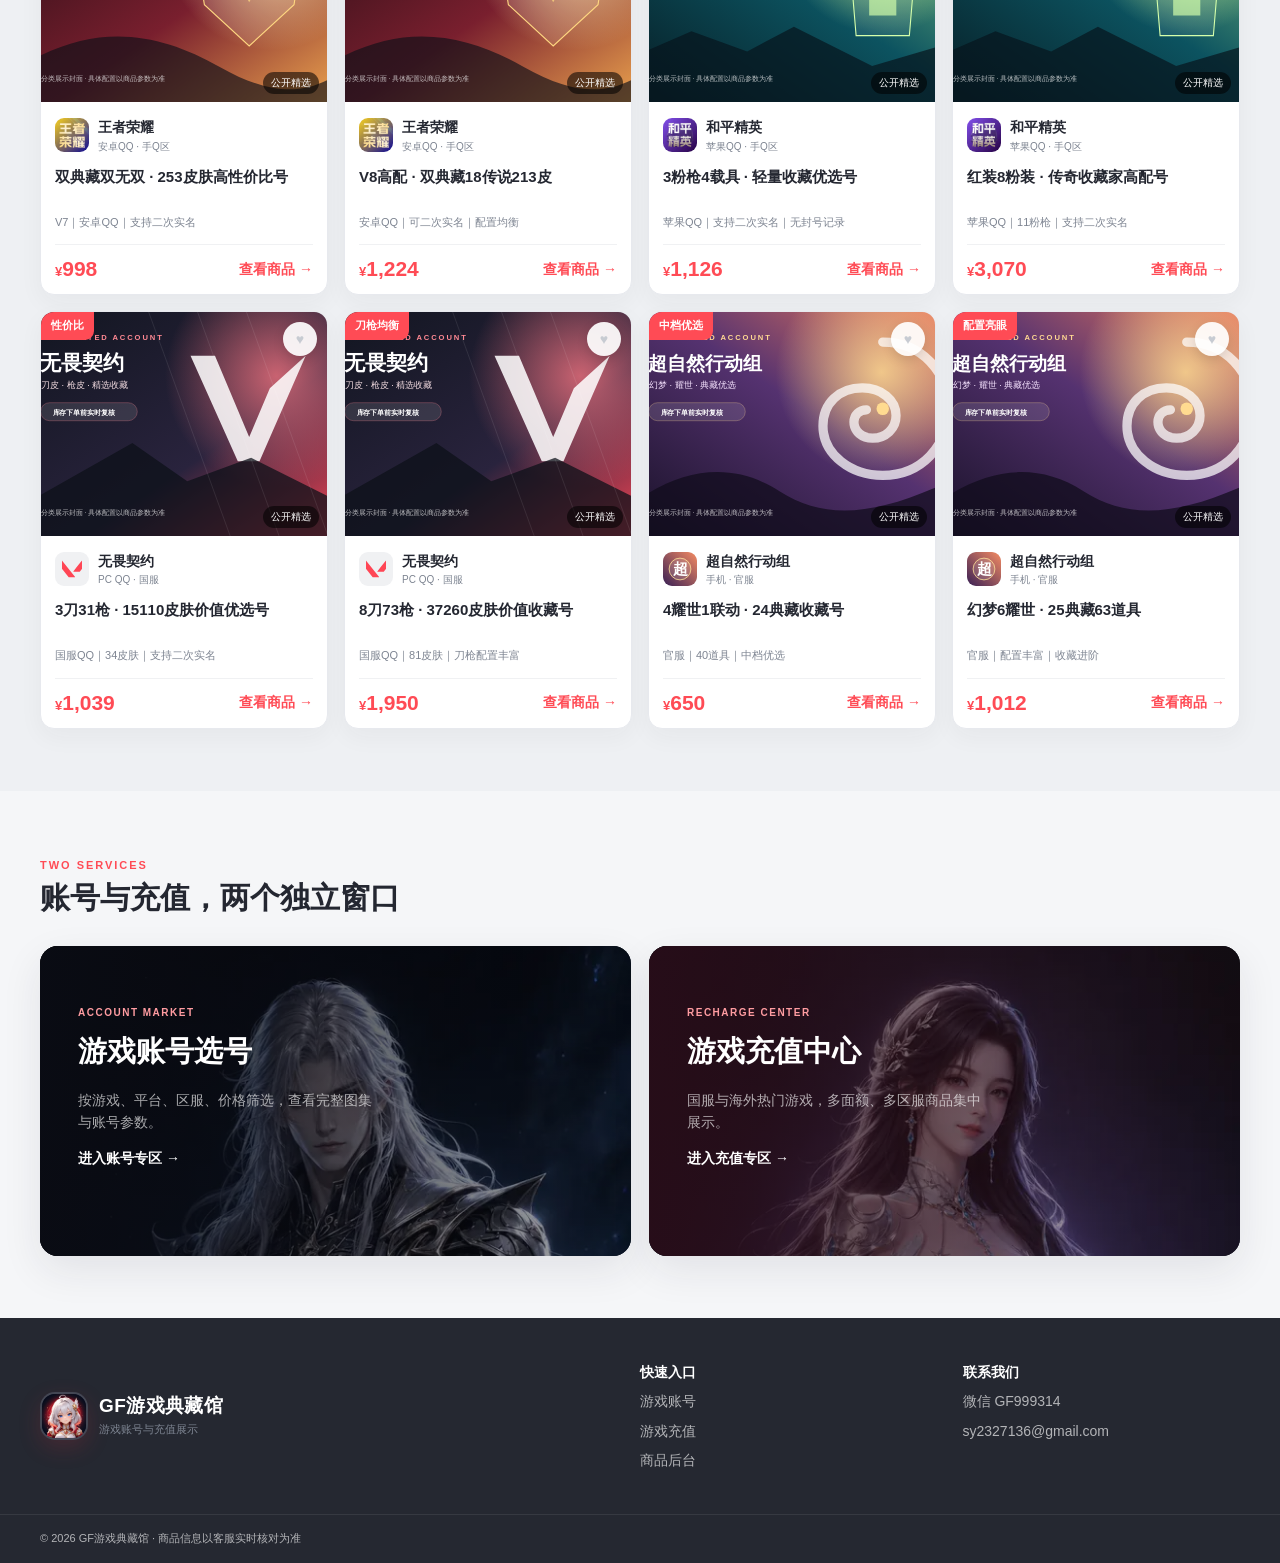
==== commit f5946650: "Curate live account listings and remove demos" ====
--- a/index.html
+++ b/index.html
@@ -14,14 +14,14 @@
   <main>
     <section class="container market-hero-shell">
       <aside class="category-menu"><div class="category-title">热门游戏分类</div><a href="./accounts.html?game=王者荣耀"><img src="./assets/games/wzry.jpg" alt="">王者荣耀<span>账号/充值</span></a><a href="./accounts.html?game=三角洲行动"><img src="./assets/games/delta.jpg" alt="">三角洲行动<span>成品号</span></a><a href="./accounts.html?game=和平精英"><img src="./assets/games/hpjy.jpg" alt="">和平精英<span>账号/点券</span></a><a href="./accounts.html?game=原神"><img src="./assets/games/genshin.jpg" alt="">原神<span>国服/国际服</span></a><a href="./accounts.html?game=无畏契约"><span class="menu-brand-logo"><img src="./assets/games/valorant.svg" alt=""></span>无畏契约<span>国服账号</span></a><a href="./accounts.html?game=Steam"><span class="menu-brand-logo"><img src="./assets/games/steam.svg" alt=""></span>Steam<span>海外专区</span></a><a href="#popular-games" class="category-more">查看全部游戏 →</a></aside>
-      <div class="hero-banner"><div class="hero-copy"><span class="hero-kicker">PREMIUM GAME MARKET</span><h1>好账号，慢慢挑<br><em>每一份热爱都有答案</em></h1><p>参考成熟游戏交易平台的选号框架重新设计，分类更清楚、筛选更直接、商品细节更完整。</p><div class="hero-actions"><a class="btn" href="./accounts.html">开始选号</a><a class="btn ghost" href="./recharge.html">游戏充值</a></div><div class="hero-points"><span>✓ 最多30张实拍图</span><span>✓ 一对一客服核对</span><span>✓ 手机端快速浏览</span></div></div></div>
+      <div class="hero-banner"><div class="hero-copy"><span class="hero-kicker">PREMIUM GAME MARKET</span><h1>优质好号，认真筛<br><em>配置清楚，价格更好挑</em></h1><p>从公开在售信息中筛选配置完整、价位合理的账号，亮点、风险与换绑条件集中展示。</p><div class="hero-actions"><a class="btn" href="./accounts.html">查看精选账号</a><a class="btn ghost" href="./recharge.html">游戏充值</a></div><div class="hero-points"><span>✓ 公开信息精选</span><span>✓ 一对一客服复核</span><span>✓ 手机端快速浏览</span></div></div></div>
     </section>
 
-    <section class="service-ribbon"><div class="container ribbon-grid"><div><span class="ribbon-icon">保</span><strong>资料清晰</strong><small>关键信息逐项展示</small></div><div><span class="ribbon-icon">图</span><strong>高清图集</strong><small>单商品最多30张</small></div><div><span class="ribbon-icon">快</span><strong>快速咨询</strong><small>复制微信立即沟通</small></div><div><span class="ribbon-icon">新</span><strong>库存同步</strong><small>后台随时上下架</small></div></div></section>
+    <section class="service-ribbon"><div class="container ribbon-grid"><div><span class="ribbon-icon">选</span><strong>优中选优</strong><small>优先保留高性价比配置</small></div><div><span class="ribbon-icon">明</span><strong>信息透明</strong><small>实名与换绑条件明确标注</small></div><div><span class="ribbon-icon">快</span><strong>快速咨询</strong><small>复制微信立即沟通</small></div><div><span class="ribbon-icon">新</span><strong>库存复核</strong><small>下单前再次确认在售状态</small></div></div></section>
 
     <section class="market-section" id="popular-games"><div class="container"><div class="market-section-head"><div><span class="section-label">POPULAR GAMES</span><h2>热门游戏</h2><p>国内大厂与海外热门游戏集中展示，点击 Logo 直接进入选号。</p></div><a href="./accounts.html" class="more-link">全部账号 →</a></div><div class="game-grid" data-game-grid data-game-target="accounts.html" data-game-limit="15"></div></div></section>
 
-    <section class="market-section alt" id="featured"><div class="container"><div class="market-section-head"><div><span class="section-label">SELECTED ITEMS</span><h2>精选好号与热门充值</h2><p>账号亮点、区服、价格和保障标签一眼看清。</p></div><div class="head-tabs"><a class="active" href="./accounts.html">游戏账号</a><a href="./recharge.html">游戏充值</a></div></div><div class="product-grid home-grid" data-home-products><div class="empty">精选商品正在加载…</div></div></div></section>
+    <section class="market-section alt" id="featured"><div class="container"><div class="market-section-head"><div><span class="section-label">SELECTED ITEMS</span><h2>本期高性价比精选</h2><p>配置亮点、平台、参考价和实名条件一眼看清；库存下单前实时复核。</p></div><div class="head-tabs"><a class="active" href="./accounts.html">游戏账号</a><a href="./recharge.html">游戏充值</a></div></div><div class="product-grid home-grid" data-home-products><div class="empty">精选商品正在加载…</div></div></div></section>
 
     <section class="market-section" id="service"><div class="container"><div class="market-section-head"><div><span class="section-label">TWO SERVICES</span><h2>账号与充值，两个独立窗口</h2></div></div><div class="service-portals"><a class="service-portal account" href="./accounts.html"><img src="./assets/account-male.webp" alt="游戏账号"><div><span>ACCOUNT MARKET</span><h3>游戏账号选号</h3><p>按游戏、平台、区服、价格筛选，查看完整图集与账号参数。</p><b>进入账号专区 →</b></div></a><a class="service-portal recharge" href="./recharge.html"><img src="./assets/recharge-female.webp" alt="游戏充值"><div><span>RECHARGE CENTER</span><h3>游戏充值中心</h3><p>国服与海外热门游戏，多面额、多区服商品集中展示。</p><b>进入充值专区 →</b></div></a></div></div></section>
   </main>
--- a/css/site.css
+++ b/css/site.css
@@ -234,6 +234,8 @@
 .spec strong { font-size: 12px; }
 .contact-note { margin-top: 17px; padding: 11px 13px; display: flex; gap: 10px; border-radius: 8px; color: #8b6960; background: #fff7ed; font-size: 11px; }
 .contact-note b { flex: 0 0 auto; color: #d96c36; }
+.source-link { margin-top: 10px; display: inline-flex; color: #6b7280; font-size: 11px; text-decoration: underline; text-underline-offset: 3px; }
+.source-link:hover { color: var(--accent); }
 .detail-actions { margin-top: 18px; display: flex; gap: 9px; }
 
 .floating-contact { min-width: 76px; padding: 12px 14px; position: fixed; right: 18px; bottom: 24px; z-index: 50; border: 0; border-radius: 14px; color: #fff; background: linear-gradient(145deg,var(--accent),#d93240); box-shadow: 0 14px 32px rgba(224,49,63,.34); cursor: pointer; }
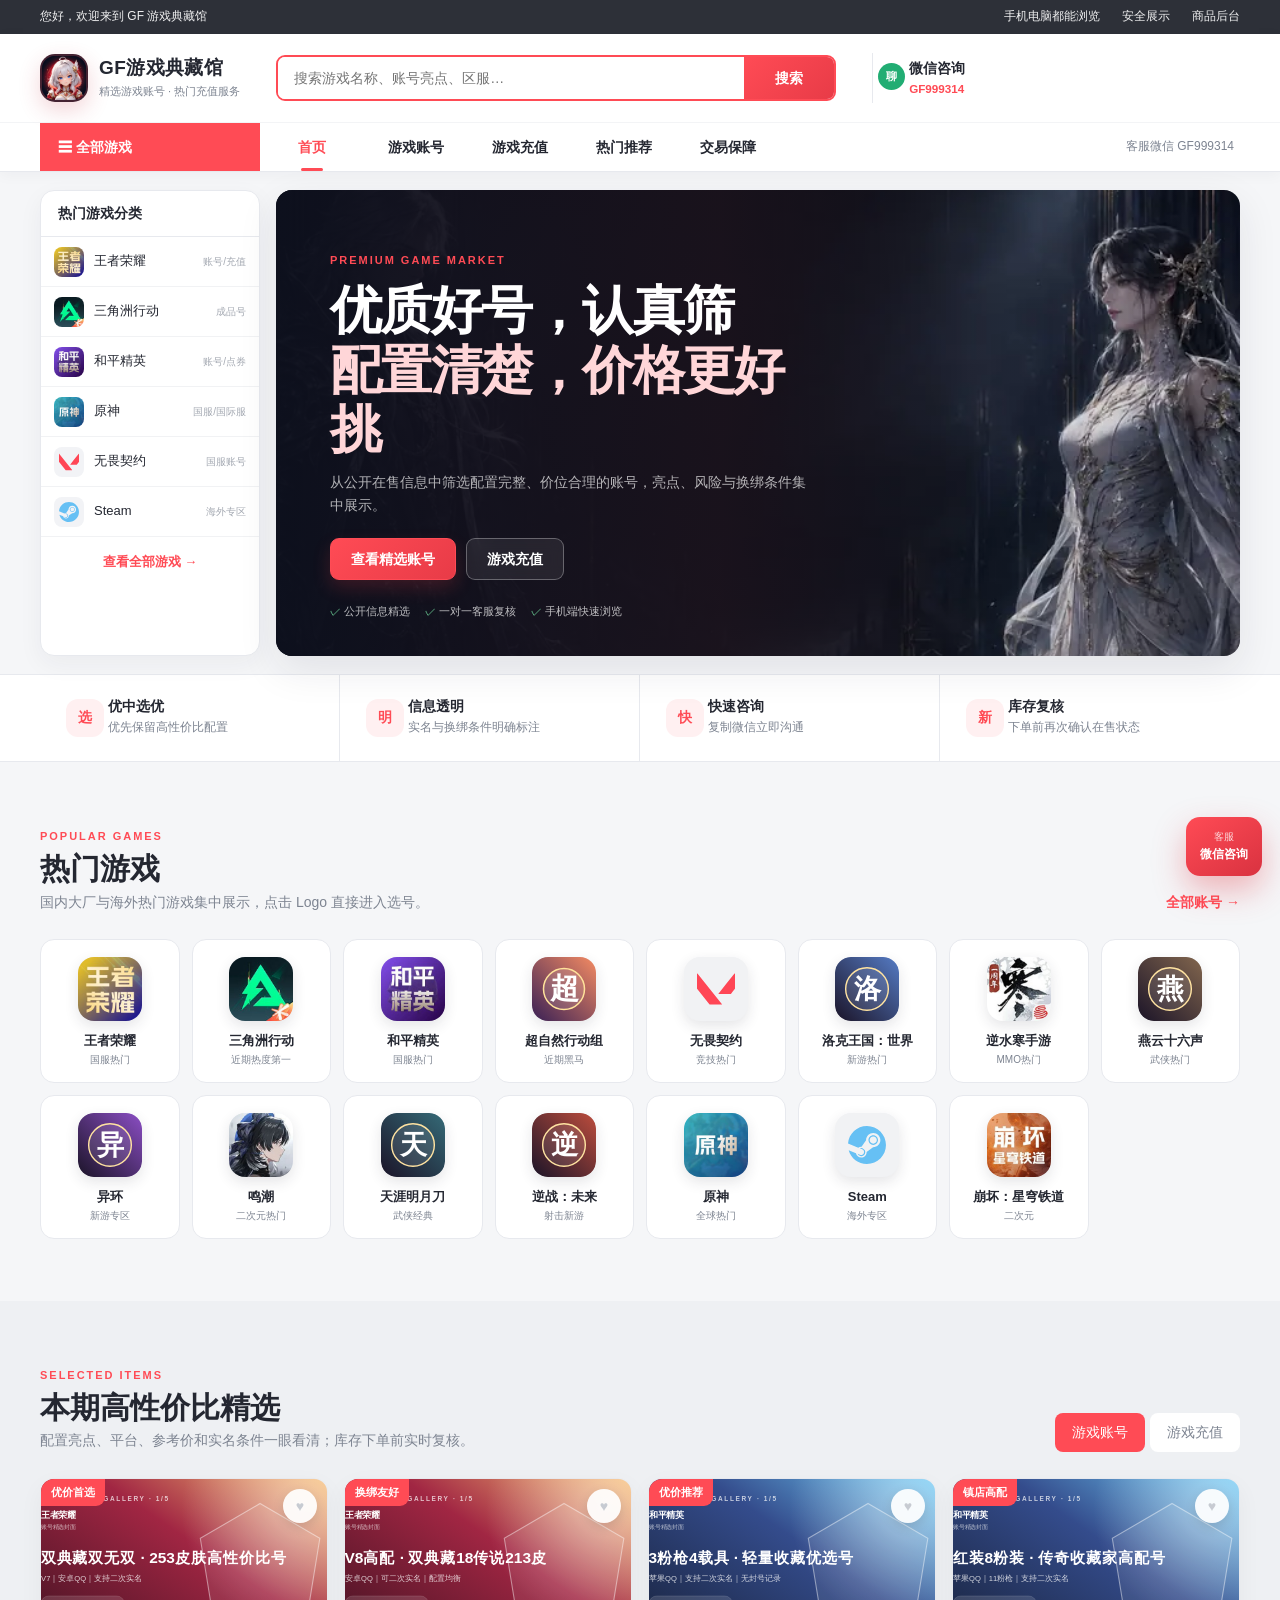
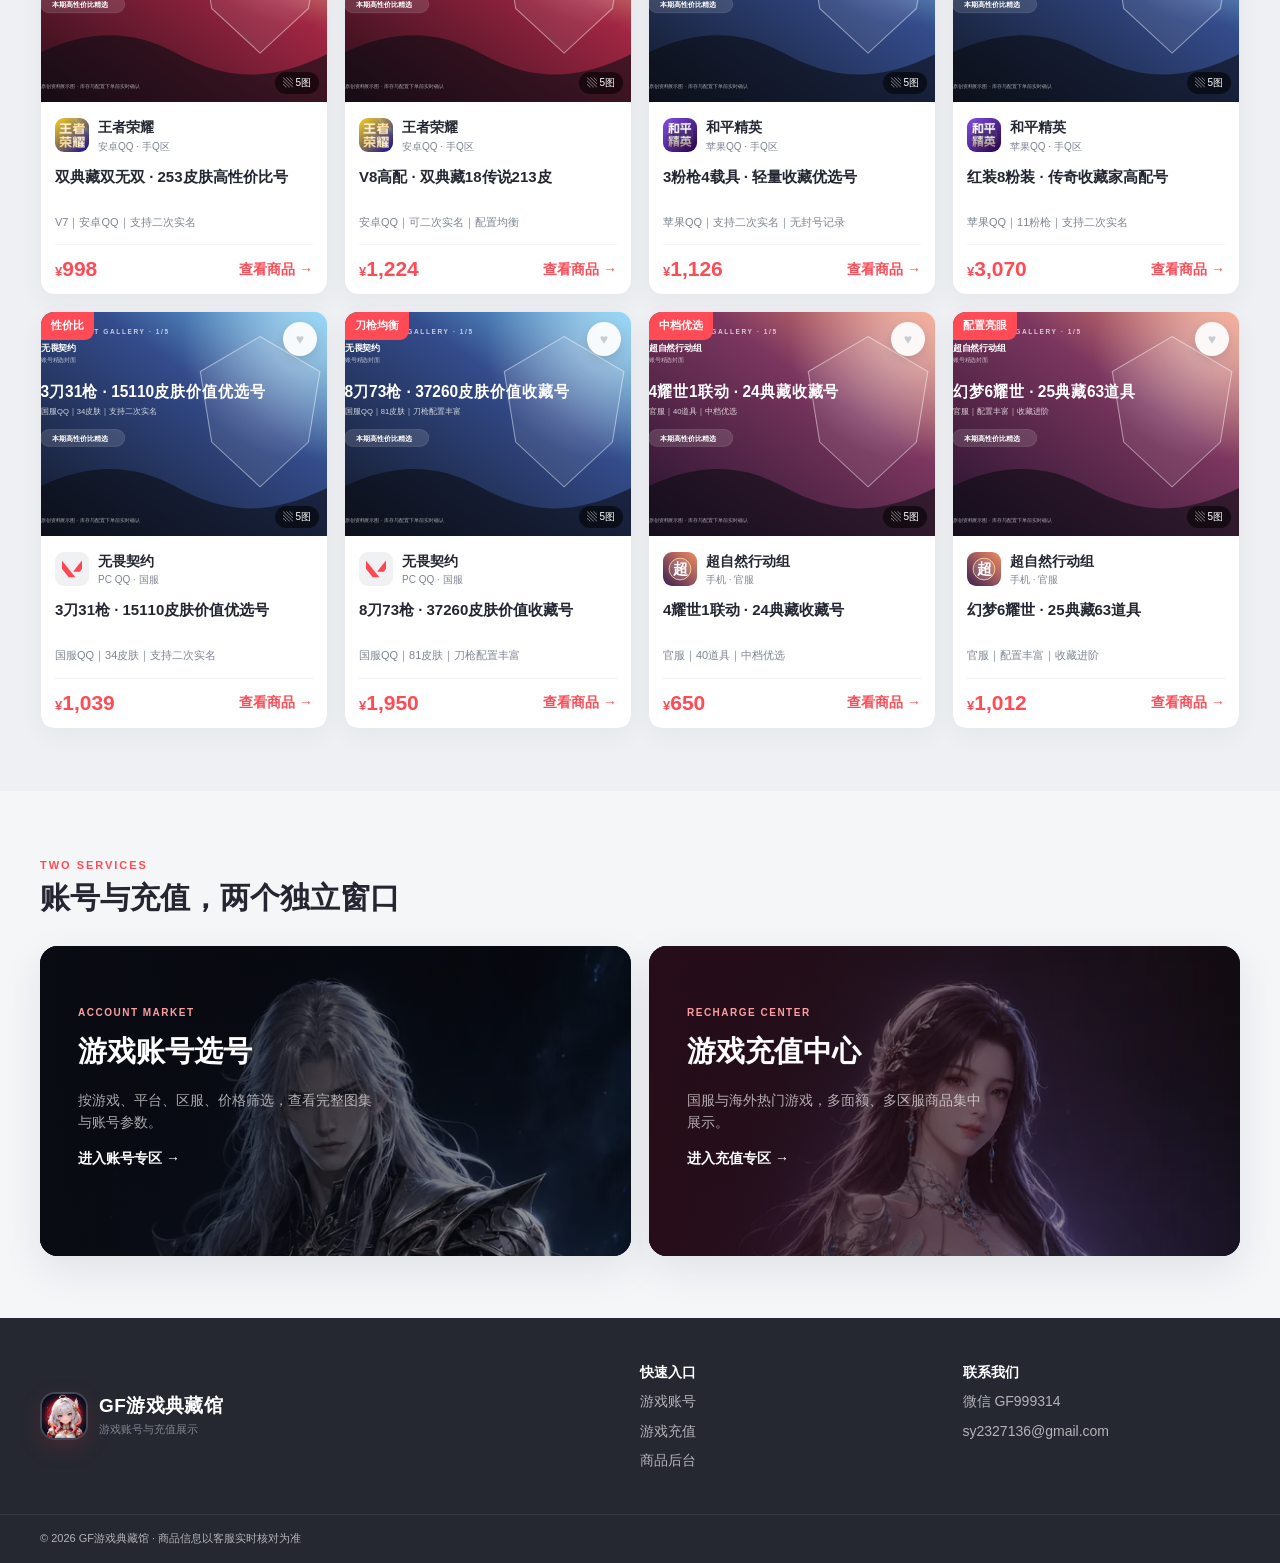
==== commit 26cc3c8e: "Add 200-item verified sync and full product galleries" ====
--- a/index.html
+++ b/index.html
@@ -27,5 +27,5 @@
   </main>
   <button class="floating-contact" data-copy-wechat><span>客服</span><b>微信咨询</b></button>
   <footer class="footer"><div class="container footer-top"><div class="brand footer-brand"><span class="brand-avatar"><img src="./assets/brand-avatar.webp" alt="GF游戏典藏馆原创二次元头像"></span><span><b>GF游戏典藏馆</b><small>游戏账号与充值展示</small></span></div><div><strong>快速入口</strong><a href="./accounts.html">游戏账号</a><a href="./recharge.html">游戏充值</a><a href="./admin.html">商品后台</a></div><div><strong>联系我们</strong><span>微信 GF999314</span><span>sy2327136@gmail.com</span></div></div><div class="footer-bottom"><div class="container">© <span data-year></span> GF游戏典藏馆 · 商品信息以客服实时核对为准</div></div></footer>
-  <script src="./js/config.js"></script><script src="./js/games.js"></script><script src="./js/common.js"></script><script src="./js/home.js"></script>
+  <script src="./js/config.js"></script><script src="./js/games.js"></script><script src="./js/common.js"></script><script src="./js/product-visuals.js"></script><script src="./js/home.js"></script>
 </body></html>
--- a/css/site.css
+++ b/css/site.css
@@ -234,8 +234,6 @@
 .spec strong { font-size: 12px; }
 .contact-note { margin-top: 17px; padding: 11px 13px; display: flex; gap: 10px; border-radius: 8px; color: #8b6960; background: #fff7ed; font-size: 11px; }
 .contact-note b { flex: 0 0 auto; color: #d96c36; }
-.source-link { margin-top: 10px; display: inline-flex; color: #6b7280; font-size: 11px; text-decoration: underline; text-underline-offset: 3px; }
-.source-link:hover { color: var(--accent); }
 .detail-actions { margin-top: 18px; display: flex; gap: 9px; }
 
 .floating-contact { min-width: 76px; padding: 12px 14px; position: fixed; right: 18px; bottom: 24px; z-index: 50; border: 0; border-radius: 14px; color: #fff; background: linear-gradient(145deg,var(--accent),#d93240); box-shadow: 0 14px 32px rgba(224,49,63,.34); cursor: pointer; }
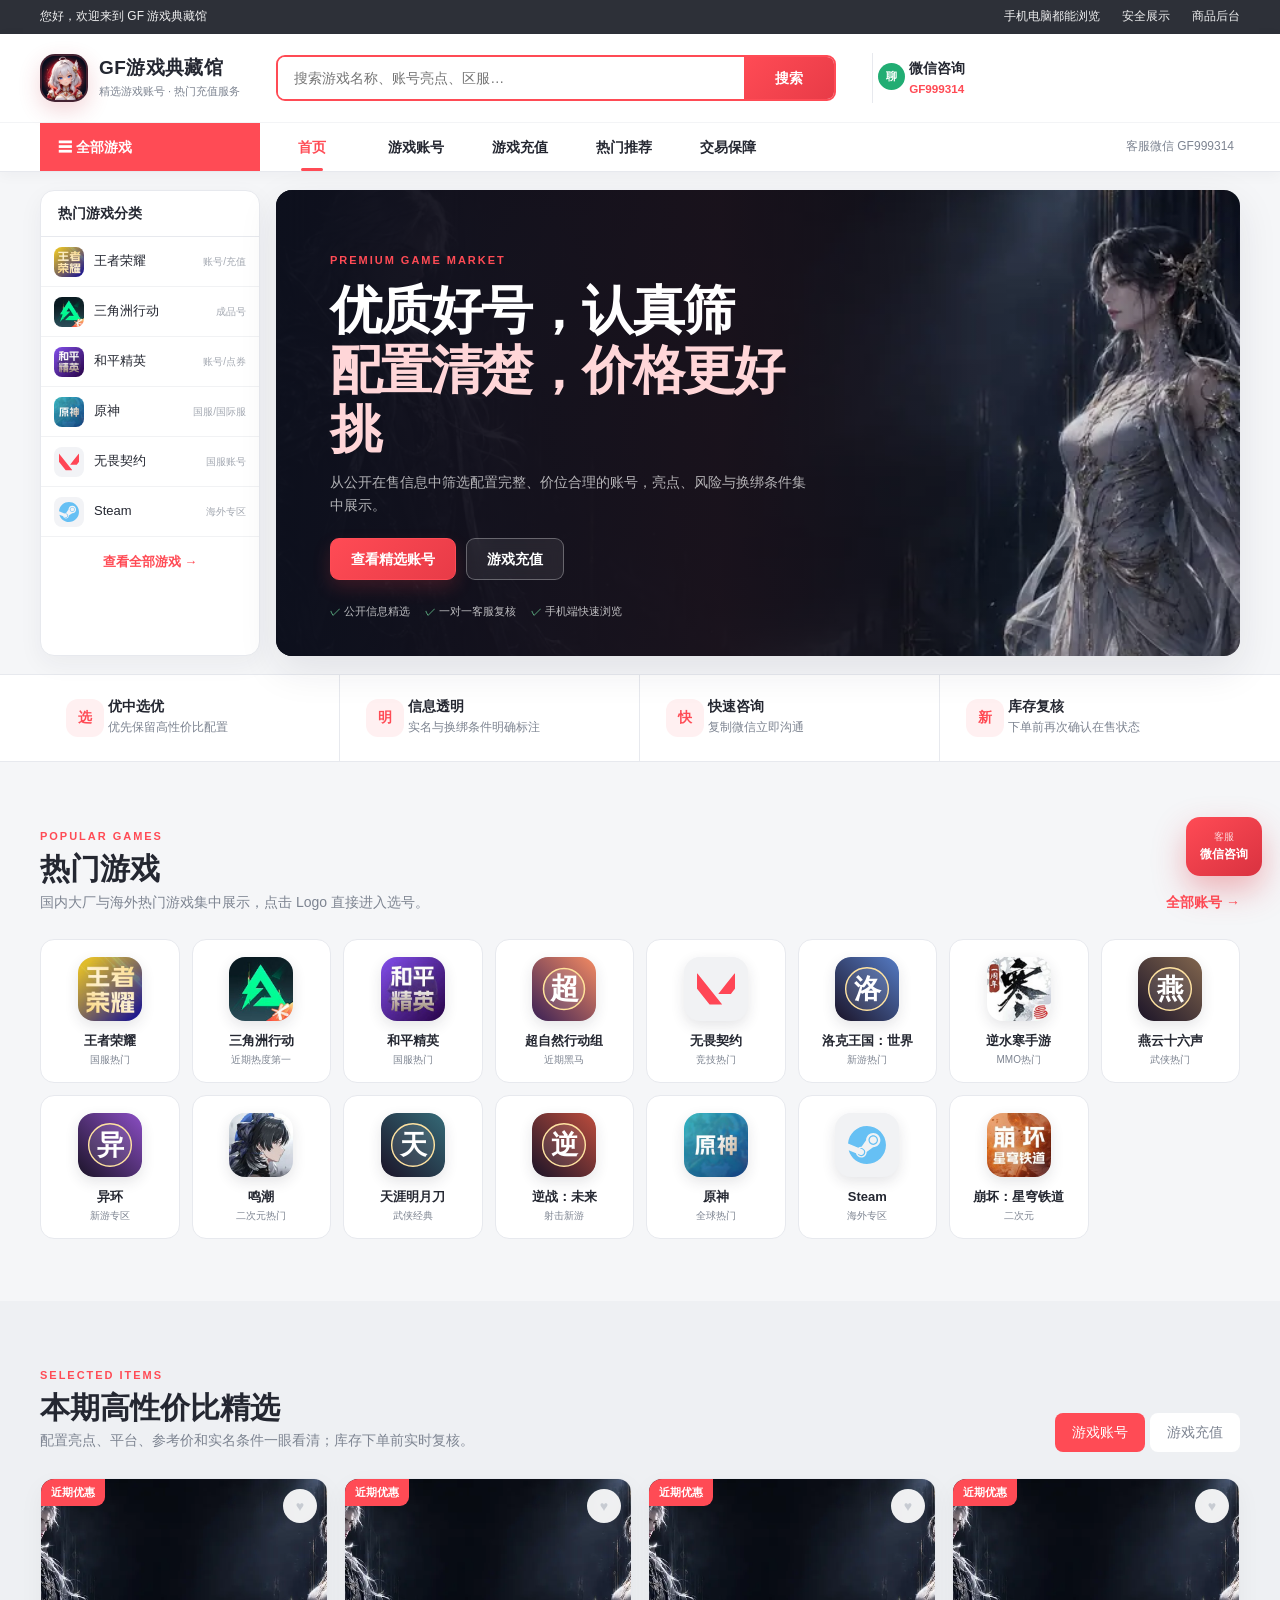
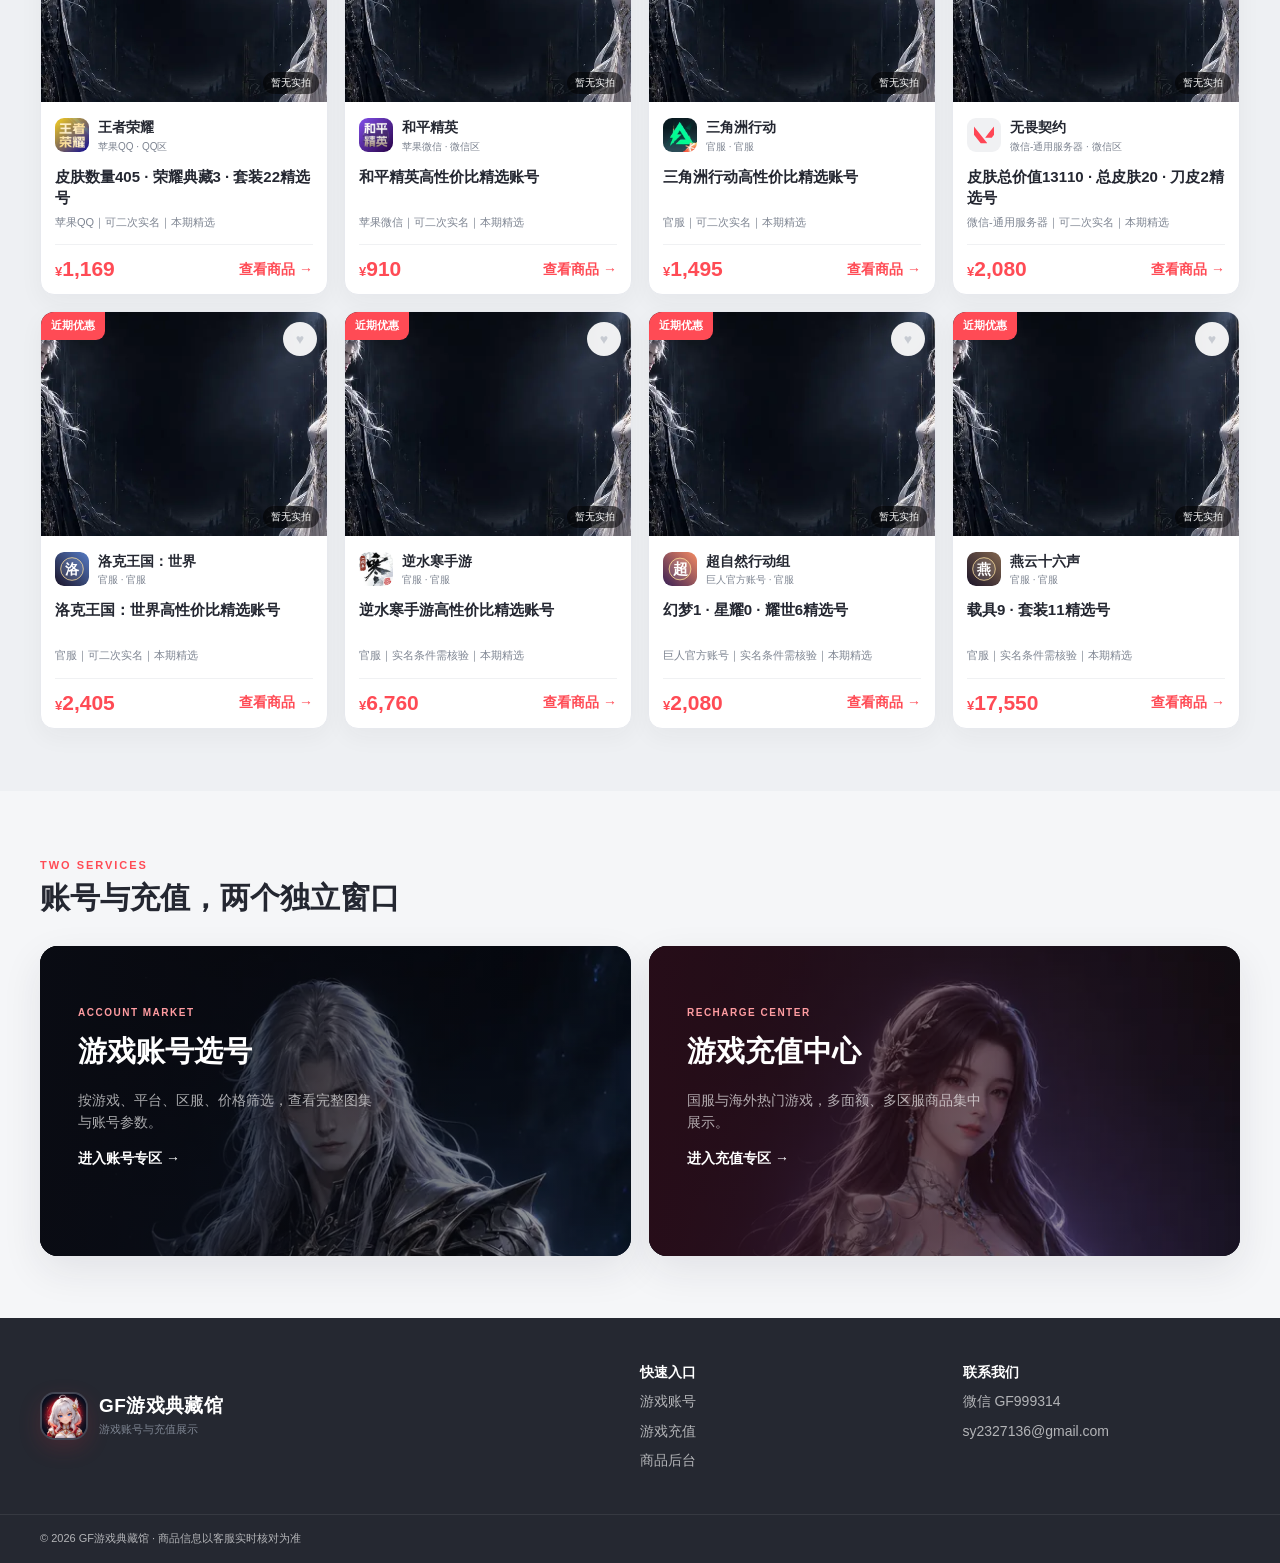
==== commit 399b601f: "Use real product images in account galleries" ====
--- a/index.html
+++ b/index.html
@@ -27,5 +27,5 @@
   </main>
   <button class="floating-contact" data-copy-wechat><span>客服</span><b>微信咨询</b></button>
   <footer class="footer"><div class="container footer-top"><div class="brand footer-brand"><span class="brand-avatar"><img src="./assets/brand-avatar.webp" alt="GF游戏典藏馆原创二次元头像"></span><span><b>GF游戏典藏馆</b><small>游戏账号与充值展示</small></span></div><div><strong>快速入口</strong><a href="./accounts.html">游戏账号</a><a href="./recharge.html">游戏充值</a><a href="./admin.html">商品后台</a></div><div><strong>联系我们</strong><span>微信 GF999314</span><span>sy2327136@gmail.com</span></div></div><div class="footer-bottom"><div class="container">© <span data-year></span> GF游戏典藏馆 · 商品信息以客服实时核对为准</div></div></footer>
-  <script src="./js/config.js"></script><script src="./js/games.js"></script><script src="./js/common.js"></script><script src="./js/product-visuals.js"></script><script src="./js/home.js"></script>
+  <script src="./js/config.js"></script><script src="./js/games.js"></script><script src="./js/common.js"></script><script src="./js/home.js"></script>
 </body></html>
--- a/css/site.css
+++ b/css/site.css
@@ -217,6 +217,7 @@
 .thumb { width: 62px; height: 62px; padding: 2px; flex: 0 0 auto; overflow: hidden; border: 2px solid transparent; border-radius: 8px; background: #fff; cursor: pointer; }
 .thumb.is-active { border-color: var(--accent); }
 .thumb img { width: 100%; height: 100%; object-fit: cover; }
+.gallery-count { margin: 9px 2px 0; color: var(--muted); font-size: 11px; }
 .detail { padding: 34px 30px; }
 .detail-game b, .detail-game small { display: block; }
 .detail-game small { color: var(--muted); font-size: 10px; }
